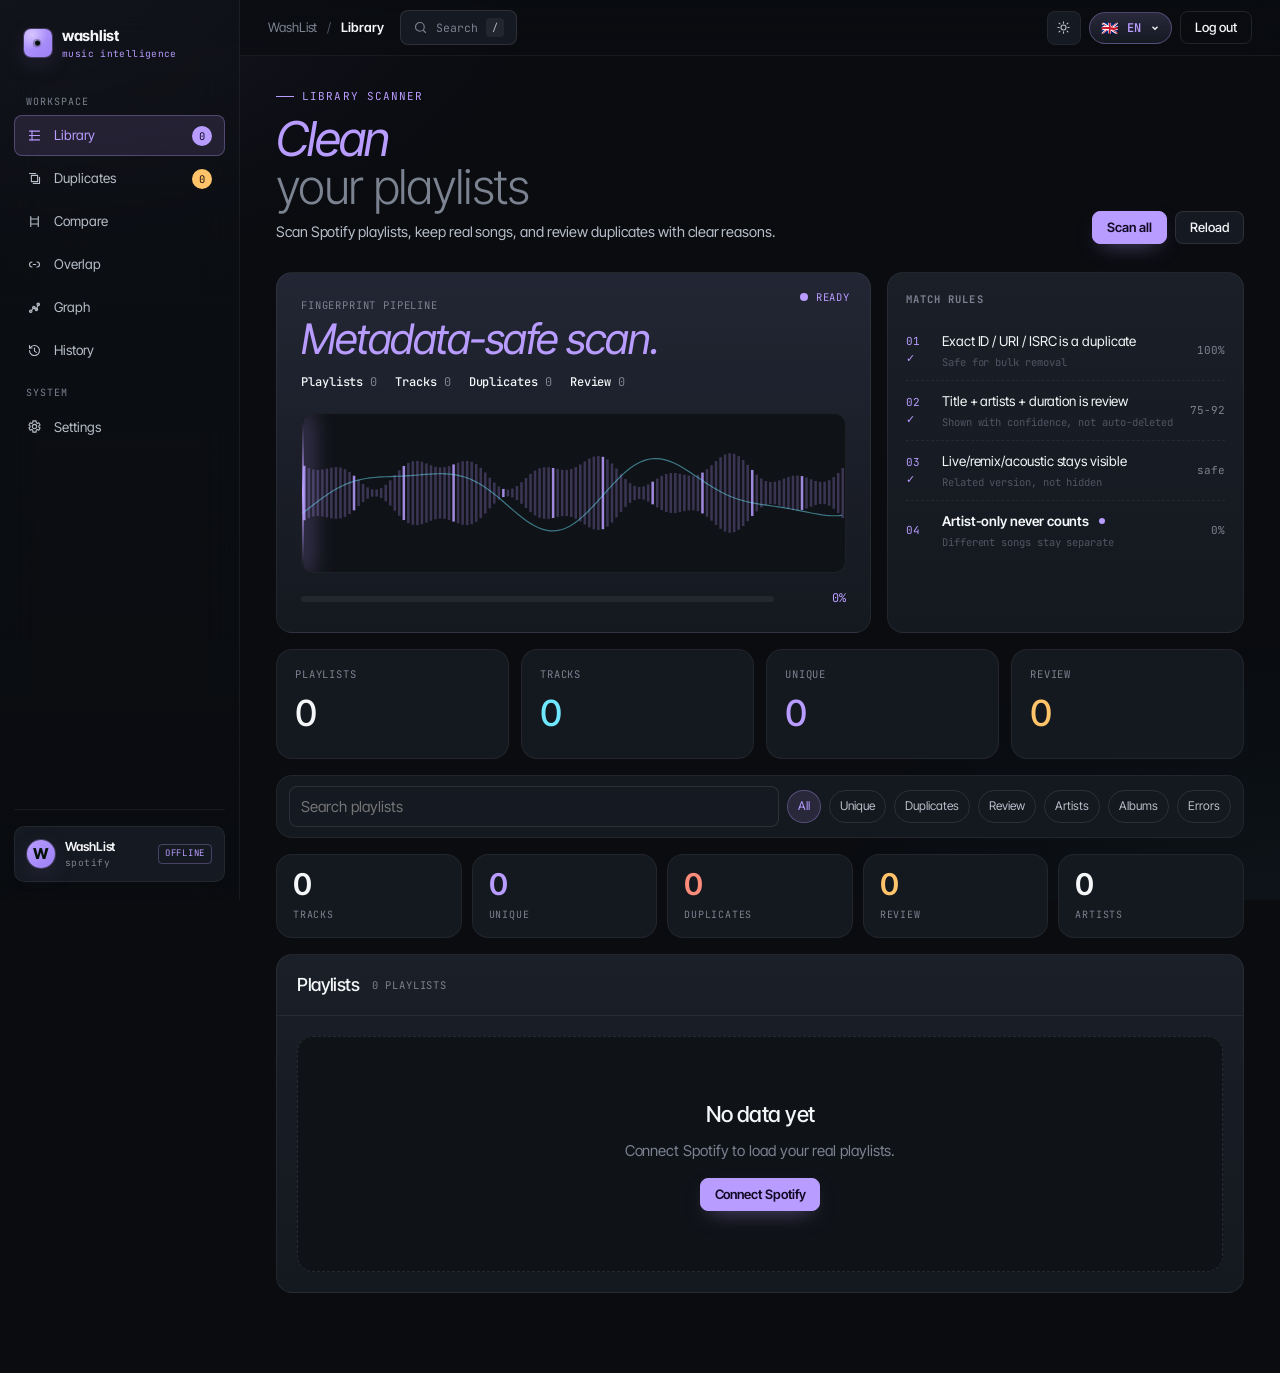
==== app.html @ 87298917 "Polish navigation and remove demo mode" ====
<!DOCTYPE html>
<html lang="en" data-theme="dark">
<head>
<meta charset="UTF-8">
<meta name="viewport" content="width=device-width, initial-scale=1.0, viewport-fit=cover">
<title>WashList — Music intelligence app</title>
<meta name="description" content="Scan Spotify playlists, detect real duplicates, review versions and remove exact copies safely.">
<link rel="preconnect" href="https://fonts.googleapis.com">
<link rel="preconnect" href="https://fonts.gstatic.com" crossorigin>
<link href="https://fonts.googleapis.com/css2?family=Inter+Tight:ital,wght@0,300..900;1,300..900&family=JetBrains+Mono:wght@400;500&display=swap" rel="stylesheet">
<link rel="stylesheet" href="styles/tokens.css">
<link rel="stylesheet" href="styles/app.css">
<link rel="stylesheet" href="styles/live.css">
</head>
<body>
<canvas class="bg-canvas" id="bg-canvas" aria-hidden="true"></canvas>

<div class="app" id="appPanel">
  <aside class="side">
    <button class="side-logo" type="button" data-tab-target="tLib">
      <span class="logo-mark" aria-hidden="true">
        <svg viewBox="0 0 16 16" fill="#051209">
          <path d="M2 8c0-3 2.5-5 5-5s5 2 5 5-2.2 5-5 5c-1.5 0-2.6-.4-3.5-1L2 13l1-1.5C2.4 10.6 2 9.4 2 8z" opacity=".25"/>
          <path d="M4.5 8c0-1.8 1.5-3 3-3s3 1.2 3 3-1.5 3-3 3-3-1.2-3-3z"/>
        </svg>
      </span>
      <div>
        <div class="name">washlist</div>
        <div class="ver" data-i18n="tag.intelligence">music intelligence</div>
      </div>
    </button>

    <div class="side-section" data-i18n="nav.workspace">Workspace</div>
    <nav class="side-nav" aria-label="Workspace">
      <button class="side-link atab active" type="button" data-tab-target="tLib" aria-selected="true">
        <svg viewBox="0 0 24 24"><path d="M4 5h16M4 12h16M4 19h16"/><path d="M8 5v14"/></svg>
        <span data-i18n="nav.library">Library</span>
        <span class="count" id="sPl">0</span>
      </button>
      <button class="side-link atab warn" type="button" data-tab-target="tDup" aria-selected="false">
        <svg viewBox="0 0 24 24"><path d="M7 7h10v10H7z"/><path d="M4 4h10M10 20h10V10"/></svg>
        <span data-i18n="nav.duplicates">Duplicates</span>
        <span class="count" id="sDu">0</span>
      </button>
      <button class="side-link atab" type="button" data-tab-target="tCmp" aria-selected="false">
        <svg viewBox="0 0 24 24"><path d="M6 4v16M18 4v16M6 8h12M6 16h12"/></svg>
        <span data-i18n="nav.compare">Compare</span>
      </button>
      <button class="side-link atab" type="button" data-tab-target="tOv" aria-selected="false">
        <svg viewBox="0 0 24 24"><path d="M8 8a4 4 0 1 0 0 8"/><path d="M16 8a4 4 0 1 1 0 8"/><path d="M10 12h4"/></svg>
        <span data-i18n="nav.overlap">Overlap</span>
      </button>
      <button class="side-link atab" type="button" data-tab-target="tGph" aria-selected="false">
        <svg viewBox="0 0 24 24"><path d="M6 18l5-6 4 3 3-8"/><circle cx="6" cy="18" r="2"/><circle cx="11" cy="12" r="2"/><circle cx="15" cy="15" r="2"/><circle cx="18" cy="7" r="2"/></svg>
        <span data-i18n="nav.graph">Graph</span>
      </button>
      <button class="side-link atab" type="button" data-tab-target="tHist" aria-selected="false">
        <svg viewBox="0 0 24 24"><path d="M4 12a8 8 0 1 0 2.4-5.7L4 8"/><path d="M4 4v4h4M12 8v5l3 2"/></svg>
        <span data-i18n="nav.history">History</span>
      </button>
    </nav>

    <div class="side-section" data-i18n="nav.system">System</div>
    <nav class="side-nav" aria-label="System">
      <button class="side-link atab" type="button" data-tab-target="tSettings" aria-selected="false">
        <svg viewBox="0 0 24 24"><path d="M12 15.5a3.5 3.5 0 1 0 0-7 3.5 3.5 0 0 0 0 7z"/><path d="M19 12a7.1 7.1 0 0 0-.1-1l2-1.5-2-3.4-2.4 1a7 7 0 0 0-1.7-1L14.5 3h-5l-.3 3.1a7 7 0 0 0-1.7 1l-2.4-1-2 3.4 2 1.5a7.1 7.1 0 0 0 0 2l-2 1.5 2 3.4 2.4-1a7 7 0 0 0 1.7 1l.3 3.1h5l.3-3.1a7 7 0 0 0 1.7-1l2.4 1 2-3.4-2-1.5c.1-.3.1-.7.1-1z"/></svg>
        <span data-i18n="nav.settings">Settings</span>
      </button>
    </nav>

    <div class="side-bottom">
      <div class="user-row">
        <div class="user-avatar" id="uAv">W</div>
        <div class="who"><span id="uName">WashList</span><small id="uPlan">spotify</small></div>
        <span class="auth-mode" id="authMode">offline</span>
      </div>
    </div>
  </aside>

  <div class="main">
    <header class="topbar">
      <div class="crumb">
        <span data-i18n="top.workspace">WashList</span>
        <span class="sep">/</span>
        <b id="crumbCurrent" data-i18n="nav.library">Library</b>
      </div>
      <button class="topbar-cmd" type="button" id="focusSearch">
        <svg viewBox="0 0 24 24"><circle cx="11" cy="11" r="7"/><path d="m20 20-3.2-3.2"/></svg>
        <span data-i18n="top.search">Search</span>
        <kbd>/</kbd>
      </button>
      <div class="topbar-actions">
        <button class="theme-toggle" id="themeBtn" type="button" aria-label="Toggle theme">
          <svg viewBox="0 0 24 24"><path d="M12 3v2M12 19v2M4.9 4.9l1.4 1.4M17.7 17.7l1.4 1.4M3 12h2M19 12h2M4.9 19.1l1.4-1.4M17.7 6.3l1.4-1.4"/><circle cx="12" cy="12" r="4"/></svg>
        </button>
        <div class="lang-dd" id="langDd">
          <button class="lang-dd-trigger" type="button" aria-haspopup="listbox" aria-expanded="false">
            <span class="flag">🇬🇧</span>
            <span class="code">EN</span>
            <svg width="10" height="10" viewBox="0 0 12 12" fill="none" stroke="currentColor" stroke-width="1.6"><path d="M3 4.5l3 3 3-3"/></svg>
          </button>
        </div>
        <button class="btn-app ghost" type="button" id="logoutBtn" data-i18n="top.logout">Log out</button>
      </div>
    </header>

    <main>
      <section class="tb on" id="tLib">
        <div class="view">
          <div class="vh">
            <div>
              <div class="vh-eyebrow" data-i18n="lib.eyebrow">Library scanner</div>
              <h1 class="vh-title"><em data-i18n="lib.titleA">Clean</em><br><span class="thin" data-i18n="lib.titleB">your playlists</span></h1>
              <p class="vh-sub" data-i18n="lib.sub">Scan Spotify playlists, keep real songs, and review duplicates with clear reasons.</p>
            </div>
            <div class="scan-actions">
              <button class="btn-app primary" type="button" id="scanAllBtn" data-i18n="lib.scanAll">Scan all</button>
              <button class="btn-app" type="button" id="reloadBtn" data-i18n="lib.reload">Reload</button>
            </div>
          </div>

          <div class="scan-hero live">
            <div class="scan-bigboard">
              <div class="corner-mono"><span class="pulse"></span><span id="scanState" data-i18n="scan.ready">Ready</span></div>
              <div class="scan-board-eyebrow" data-i18n="scan.pipeline">Fingerprint pipeline</div>
              <h2 class="scan-board-title"><em id="scanTitle" data-i18n="scan.title">Metadata-safe scan.</em></h2>
              <div class="scan-board-meta">
                <span><b data-i18n="stats.playlists">Playlists</b> <span id="mPlaylists">0</span></span>
                <span><b data-i18n="stats.tracks">Tracks</b> <span id="sSc">0</span></span>
                <span><b data-i18n="stats.duplicates">Duplicates</b> <span id="mDupes">0</span></span>
                <span><b data-i18n="stats.review">Review</b> <span id="mReview">0</span></span>
              </div>
              <div class="scan-canvas-wrap">
                <canvas id="scanWave"></canvas>
                <div class="scan-beam" id="scanBeam" style="left:0"></div>
              </div>
              <div class="scan-progress-row">
                <div class="scan-progress"><div class="fill" id="scanProgress" style="width:0"></div></div>
                <div class="scan-progress-text" id="scanProgressText">0%</div>
              </div>
            </div>
            <div class="stage-list compact-stage">
              <h4 data-i18n="scan.rules">Match rules</h4>
              <div class="stage done"><div class="num">01</div><div class="info"><div class="l" data-i18n="rule.id">Exact ID / URI / ISRC is a duplicate</div><div class="d" data-i18n="rule.idSub">Safe for bulk removal</div></div><div class="dur">100%</div></div>
              <div class="stage done"><div class="num">02</div><div class="info"><div class="l" data-i18n="rule.meta">Title + artists + duration is review</div><div class="d" data-i18n="rule.metaSub">Shown with confidence, not auto-deleted</div></div><div class="dur">75-92</div></div>
              <div class="stage done"><div class="num">03</div><div class="info"><div class="l" data-i18n="rule.version">Live/remix/acoustic stays visible</div><div class="d" data-i18n="rule.versionSub">Related version, not hidden</div></div><div class="dur">safe</div></div>
              <div class="stage active"><div class="num">04</div><div class="info"><div class="l" data-i18n="rule.artist">Artist-only never counts</div><div class="d" data-i18n="rule.artistSub">Different songs stay separate</div></div><div class="dur">0%</div></div>
            </div>
          </div>

          <div class="counter-row">
            <div class="counter-card"><div class="k" data-i18n="stats.playlists">Playlists</div><div class="v" id="kPlaylists">0</div></div>
            <div class="counter-card cyan"><div class="k" data-i18n="stats.tracks">Tracks</div><div class="v" id="kTracks">0</div></div>
            <div class="counter-card mint"><div class="k" data-i18n="stats.unique">Unique</div><div class="v" id="kUnique">0</div></div>
            <div class="counter-card amber"><div class="k" data-i18n="stats.review">Review</div><div class="v" id="kReview">0</div></div>
          </div>

          <div class="filter-bar" role="toolbar" aria-label="Playlist filters">
            <input class="input search-input" id="srch" type="search" data-i18n-placeholder="lib.search" placeholder="Search playlists">
            <button class="chip active" type="button" data-sort="all" data-i18n="filter.all">All</button>
            <button class="chip" type="button" data-sort="unique" data-i18n="filter.unique">Unique</button>
            <button class="chip" type="button" data-sort="dupes" data-i18n="filter.dupes">Duplicates</button>
            <button class="chip" type="button" data-sort="review" data-i18n="filter.review">Review</button>
            <button class="chip" type="button" data-sort="artists" data-i18n="filter.artists">Artists</button>
            <button class="chip" type="button" data-sort="albums" data-i18n="filter.albums">Albums</button>
            <button class="chip" type="button" data-sort="errors" data-i18n="filter.errors">Errors</button>
          </div>

          <div id="scanSummary" class="metric-grid"></div>
          <div style="height:16px"></div>
          <div class="card">
            <div class="card-h">
              <span class="ttl" data-i18n="lib.playlists">Playlists</span>
              <span class="sub" id="plLoading" data-i18n="state.loading">Loading</span>
            </div>
            <div class="card-b">
              <div class="playlist-list" id="plList"></div>
            </div>
          </div>
        </div>
      </section>

      <section class="tb" id="tDup">
        <div class="view">
          <div class="vh">
            <div>
              <div class="vh-eyebrow" data-i18n="dup.eyebrow">Duplicate review</div>
              <h1 class="vh-title"><em data-i18n="dup.titleA">Real dupes</em><br><span class="thin" data-i18n="dup.titleB">with reasons</span></h1>
              <p class="vh-sub" data-i18n="dup.sub">Exact matches can be removed. Possible matches and versions stay in review.</p>
            </div>
            <div class="scan-actions">
              <button class="btn-app primary" type="button" id="applyExactBtn" data-i18n="dup.applyExact">Apply exact</button>
              <button class="btn-app" type="button" id="exportDupBtn" data-i18n="dup.export">Export</button>
            </div>
          </div>
          <div class="filter-bar" role="toolbar" aria-label="Duplicate filters">
            <button class="chip active" type="button" data-dup-filter="all" data-i18n="filter.all">All</button>
            <button class="chip" type="button" data-dup-filter="exact" data-i18n="dup.exact">Exact</button>
            <button class="chip" type="button" data-dup-filter="probable" data-i18n="dup.probable">Probable</button>
            <button class="chip" type="button" data-dup-filter="version" data-i18n="dup.version">Versions</button>
            <button class="chip" type="button" data-dup-filter="review" data-i18n="filter.review">Review</button>
          </div>
          <div class="dup-list" id="dupList"></div>
        </div>
      </section>

      <section class="tb" id="tCmp">
        <div class="view">
          <div class="vh">
            <div>
              <div class="vh-eyebrow" data-i18n="cmp.eyebrow">Playlist comparison</div>
              <h1 class="vh-title"><em data-i18n="cmp.titleA">Compare</em><br><span class="thin" data-i18n="cmp.titleB">two playlists</span></h1>
              <p class="vh-sub" data-i18n="cmp.sub">See shared tracks and what exists only on each side.</p>
            </div>
          </div>
          <div class="filter-bar">
            <span class="mono muted">A</span>
            <select class="select" id="cmpL"></select>
            <span class="mono muted">B</span>
            <select class="select" id="cmpR"></select>
            <button class="btn-app primary" type="button" id="runCmpBtn" data-i18n="cmp.run">Compare</button>
          </div>
          <div class="compare-grid live">
            <div class="compare-col"><h4 id="cmpLF">A</h4><div class="pl" id="cmpLL"></div></div>
            <div class="compare-mid"><div class="venn"><div class="c a"></div><div class="c b"></div></div><div class="num" id="cmpN">0</div><div class="lbl" data-i18n="cmp.shared">Shared tracks</div></div>
            <div class="compare-col"><h4 id="cmpRF">B</h4><div class="pl" id="cmpRL"></div></div>
          </div>
        </div>
      </section>

      <section class="tb" id="tOv">
        <div class="view">
          <div class="vh">
            <div>
              <div class="vh-eyebrow" data-i18n="ov.eyebrow">Overlap map</div>
              <h1 class="vh-title"><em data-i18n="ov.titleA">Tracks living</em><br><span class="thin" data-i18n="ov.titleB">in many playlists</span></h1>
              <p class="vh-sub" data-i18n="ov.sub">Find tracks that appear in three or more playlists.</p>
            </div>
          </div>
          <div class="filter-bar">
            <label class="mono muted" for="ovMin" data-i18n="ov.min">Minimum playlists</label>
            <select class="select" id="ovMin"><option>2</option><option selected>3</option><option>4</option><option>5</option></select>
            <button class="btn-app primary" type="button" id="runOvBtn" data-i18n="ov.run">Build overlap</button>
          </div>
          <div class="overlap-grid" id="ovGrid"></div>
        </div>
      </section>

      <section class="tb" id="tGph">
        <div class="view">
          <div class="vh">
            <div>
              <div class="vh-eyebrow" data-i18n="gph.eyebrow">Library graph</div>
              <h1 class="vh-title"><em data-i18n="gph.titleA">Playlist</em><br><span class="thin" data-i18n="gph.titleB">connections</span></h1>
              <p class="vh-sub" data-i18n="gph.sub">Visualize playlist overlap without leaving the app.</p>
            </div>
            <button class="btn-app primary" type="button" id="buildGraphBtn" data-i18n="gph.build">Build graph</button>
          </div>
          <div class="graph-shell">
            <div class="graph-legend"><div class="lg-row"><span class="d" style="background:var(--mint)"></span><span id="gphSt" data-i18n="gph.nodata">Scan at least two playlists first.</span></div></div>
            <svg id="graphCanvas" role="img" aria-label="Playlist graph"></svg>
          </div>
        </div>
      </section>

      <section class="tb" id="tHist">
        <div class="view">
          <div class="vh">
            <div>
              <div class="vh-eyebrow" data-i18n="hist.eyebrow">History</div>
              <h1 class="vh-title"><em data-i18n="hist.titleA">Cleanup</em><br><span class="thin" data-i18n="hist.titleB">log</span></h1>
              <p class="vh-sub" data-i18n="hist.sub">Local history of duplicate removals and exports.</p>
            </div>
            <div class="history-actions">
              <button class="btn-app" type="button" id="exportHistBtn" data-i18n="hist.export">Export CSV</button>
              <button class="btn-app danger" type="button" id="clearHistBtn" data-i18n="hist.clear">Clear</button>
            </div>
          </div>
          <div id="histRows"></div>
        </div>
      </section>

      <section class="tb" id="tSettings">
        <div class="view">
          <div class="vh">
            <div>
              <div class="vh-eyebrow" data-i18n="set.eyebrow">Settings</div>
              <h1 class="vh-title"><em data-i18n="set.titleA">Scanning</em><br><span class="thin" data-i18n="set.titleB">controls</span></h1>
              <p class="vh-sub" data-i18n="set.sub">Keep basic controls visible and advanced matching options tucked away.</p>
            </div>
          </div>
          <div class="card">
            <div class="card-b">
              <div class="set-section">
                <h3 data-i18n="set.matching">Matching</h3>
                <p class="sd" data-i18n="set.matchingSub">Balanced mode is conservative and keeps metadata-only matches in review.</p>
                <div class="set-row"><div class="l"><span data-i18n="set.mode">Scan mode</span><small data-i18n="set.modeSub">Strict only uses exact IDs. Balanced adds safe review groups. Fuzzy is for manual analysis.</small></div><select class="select" id="modeSel"><option value="strict">Strict</option><option value="balanced" selected>Balanced</option><option value="fuzzy">Fuzzy</option></select></div>
                <div class="set-row"><div class="l"><span data-i18n="set.remasters">Treat remasters as duplicates</span><small data-i18n="set.remastersSub">Off by default to prevent accidental version loss.</small></div><button class="toggle" type="button" id="optR" aria-pressed="false"></button></div>
                <div class="set-row"><div class="l"><span data-i18n="set.live">Allow live/acoustic review</span><small data-i18n="set.liveSub">Keeps versions visible but never auto-removes them.</small></div><button class="toggle on" type="button" id="optL" aria-pressed="true"></button></div>
                <div class="set-row"><div class="l"><span data-i18n="set.dry">Dry run</span><small data-i18n="set.drySub">Show removal actions without touching Spotify.</small></div><button class="toggle" type="button" id="optDry" aria-pressed="false"></button></div>
              </div>
              <div class="set-section">
                <h3 data-i18n="set.performance">Performance</h3>
                <p class="sd" data-i18n="set.performanceSub">Playlist pages are fetched in parallel with API backoff.</p>
                <div class="set-row"><div class="l"><span data-i18n="set.playlistWorkers">Parallel playlist scans</span><small data-i18n="set.playlistWorkersSub">Higher values are faster but can hit API rate limits.</small></div><select class="select" id="workerSel"><option>2</option><option selected>3</option><option>4</option></select></div>
                <div class="set-row"><div class="l"><span data-i18n="set.pageWorkers">Parallel page fetches</span><small data-i18n="set.pageWorkersSub">Used inside a single large playlist.</small></div><select class="select" id="pageWorkerSel"><option>3</option><option>4</option><option selected>6</option></select></div>
              </div>
            </div>
          </div>
        </div>
      </section>
    </main>
  </div>
</div>

<div class="toast-stack" id="toasts"></div>

<script src="js/waveform-bg.js"></script>
<script src="js/washlist-app.js"></script>
</body>
</html>
---- styles/tokens.css ----
/* WashList — design tokens (dark-first, mint accent) */
:root {
  color-scheme: dark;

  /* Surfaces */
  --bg:        #0A0C10;
  --bg-1:      #0F1217;
  --bg-2:      #151921;
  --bg-3:      #1C212B;
  --surface:   #14181F;
  --surface-raised: #1A1F28;
  --glass:     rgba(20, 24, 31, 0.62);

  /* Borders & lines */
  --line:      rgba(255, 255, 255, 0.06);
  --line-2:    rgba(255, 255, 255, 0.10);
  --line-3:    rgba(255, 255, 255, 0.18);

  /* Ink */
  --ink:       #F4F6F8;
  --ink-2:     #B7BEC9;
  --ink-3:     #7B8290;
  --ink-4:     #4F5663;

  /* Accents */
  --mint:      #B89CFF;
  --mint-2:    #9D80F5;
  --mint-3:    #CFB9FF;
  --mint-bg:   rgba(184, 156, 255, 0.12);
  --mint-brd:  rgba(184, 156, 255, 0.32);
  --mint-glow: 0 0 0 1px rgba(184,156,255,.35), 0 8px 40px -8px rgba(184,156,255,.45);

  --cyan:      #6FE8FF;
  --cyan-bg:   rgba(111, 232, 255, 0.10);
  --cyan-brd:  rgba(111, 232, 255, 0.26);

  /* Status */
  --coral:     #FF8B7A;
  --coral-bg:  rgba(255, 139, 122, 0.10);
  --coral-brd: rgba(255, 139, 122, 0.26);

  --amber:     #FFC369;
  --amber-bg:  rgba(255, 195, 105, 0.10);
  --amber-brd: rgba(255, 195, 105, 0.28);

  --violet:    #B89CFF;
  --violet-bg: rgba(184, 156, 255, 0.10);
  --violet-brd:rgba(184, 156, 255, 0.26);

  /* Type */
  --f-sans:    'Inter Tight', 'Inter', -apple-system, BlinkMacSystemFont, sans-serif;
  --f-display: 'Inter Tight', 'Inter', -apple-system, BlinkMacSystemFont, sans-serif;
  --f-mono:    'JetBrains Mono', 'Geist Mono', ui-monospace, SFMono-Regular, Menlo, monospace;

  /* Motion */
  --ease-out:    cubic-bezier(.16, 1, .3, 1);   /* expo-out */
  --ease-spring: cubic-bezier(.34, 1.56, .64, 1);
  --ease-base:   cubic-bezier(.4, 0, .2, 1);
  --dur-micro:   140ms;
  --dur-base:    240ms;
  --dur-slow:    420ms;
  --dur-reveal:  900ms;

  /* Radii / shadow */
  --r-sm: 6px;
  --r:    10px;
  --r-lg: 16px;
  --r-xl: 24px;
  --shadow-1: 0 1px 0 rgba(255,255,255,.04) inset, 0 1px 2px rgba(0,0,0,.4);
  --shadow-2: 0 24px 60px -20px rgba(0,0,0,.7), 0 2px 0 rgba(255,255,255,.03) inset;
  --shadow-3: 0 40px 120px -30px rgba(0,0,0,.85);
}

[data-theme="light"] {
  color-scheme: light;

  --bg:        #F4F6F8;
  --bg-1:      #FFFFFF;
  --bg-2:      #EEF2F5;
  --bg-3:      #E4E9EE;
  --surface:   #FFFFFF;
  --surface-raised: #FFFFFF;
  --glass:     rgba(255, 255, 255, 0.70);

  --line:      rgba(11, 17, 24, 0.08);
  --line-2:    rgba(11, 17, 24, 0.13);
  --line-3:    rgba(11, 17, 24, 0.22);

  --ink:       #10141A;
  --ink-2:     #4E5867;
  --ink-3:     #7B8492;
  --ink-4:     #A2AAB5;

  --mint:      #13C878;
  --mint-2:    #0FB66C;
  --mint-3:    #77E8B5;
  --mint-bg:   rgba(19, 200, 120, 0.10);
  --mint-brd:  rgba(19, 200, 120, 0.26);
  --mint-glow: 0 0 0 1px rgba(19,200,120,.24), 0 8px 34px -12px rgba(19,200,120,.36);

  --cyan-bg:   rgba(16, 152, 183, 0.10);
  --cyan-brd:  rgba(16, 152, 183, 0.24);
  --coral-bg:  rgba(224, 83, 68, 0.10);
  --coral-brd: rgba(224, 83, 68, 0.22);
  --amber-bg:  rgba(191, 125, 22, 0.12);
  --amber-brd: rgba(191, 125, 22, 0.24);
  --violet-bg: rgba(111, 80, 210, 0.11);
  --violet-brd:rgba(111, 80, 210, 0.24);

  --shadow-1: 0 1px 0 rgba(255,255,255,.8) inset, 0 1px 2px rgba(15,23,42,.08);
  --shadow-2: 0 24px 60px -24px rgba(15,23,42,.24), 0 1px 0 rgba(255,255,255,.9) inset;
  --shadow-3: 0 40px 120px -38px rgba(15,23,42,.30);
}

* { box-sizing: border-box; margin: 0; padding: 0; }
html { -webkit-font-smoothing: antialiased; text-rendering: optimizeLegibility; scroll-behavior: smooth; }
body {
  font-family: var(--f-sans);
  background: var(--bg);
  color: var(--ink);
  font-size: 15px;
  line-height: 1.55;
  letter-spacing: -0.005em;
  font-feature-settings: 'ss01', 'cv11';
  overflow-x: hidden;
}

::selection { background: var(--mint); color: #051209; }
::-webkit-scrollbar { width: 8px; height: 8px; }
::-webkit-scrollbar-track { background: transparent; }
::-webkit-scrollbar-thumb { background: var(--line-2); border-radius: 4px; }
::-webkit-scrollbar-thumb:hover { background: var(--line-3); }

/* Reduce motion */
@media (prefers-reduced-motion: reduce) {
  *, *::before, *::after {
    animation-duration: 0.001ms !important;
    animation-iteration-count: 1 !important;
    transition-duration: 0.001ms !important;
    scroll-behavior: auto !important;
  }
}

/* Utility */
.mono { font-family: var(--f-mono); font-feature-settings: 'ss02', 'cv11'; }
.muted { color: var(--ink-3); }
.tnum { font-variant-numeric: tabular-nums; }
---- styles/app.css ----
/* WashList App — UI styles. Built on tokens.css */

/* Page shell */
body { background: var(--bg); }
body::before {
  content: ''; position: fixed; inset: 0; z-index: 0; pointer-events: none;
  background:
    radial-gradient(ellipse 70% 50% at 0% 0%, rgba(184, 156, 255, 0.06), transparent 60%),
    radial-gradient(ellipse 60% 50% at 100% 100%, rgba(111, 232, 255, 0.04), transparent 60%);
}

.app {
  position: relative; z-index: 1;
  display: grid;
  grid-template-columns: 240px 1fr;
  min-height: 100vh;
  min-height: 100dvh;
}

/* ── SIDEBAR ── */
.side {
  border-right: 1px solid var(--line);
  padding: 18px 14px;
  background: linear-gradient(180deg, rgba(15,18,23,.6), rgba(10,12,16,.4));
  backdrop-filter: blur(20px);
  display: flex; flex-direction: column;
  position: sticky; top: 0; height: 100vh; height: 100dvh;
}
.side-logo {
  display: flex; align-items: center; gap: 10px;
  padding: 6px 10px 18px;
  text-decoration: none; color: var(--ink);
}
.side-logo .logo-mark {
  width: 28px; height: 28px; border-radius: 7px;
  background: linear-gradient(135deg, var(--mint), var(--mint-2));
  display: grid; place-items: center; position: relative; overflow: hidden;
  box-shadow: 0 0 0 1px rgba(184,156,255,.3), 0 4px 14px -4px rgba(184,156,255,.4);
}
.side-logo .logo-mark::before {
  content: ''; position: absolute; inset: 0;
  background: radial-gradient(circle at 30% 20%, rgba(255,255,255,.45), transparent 50%);
}
.side-logo .logo-mark svg { position: relative; width: 14px; height: 14px; }
.side-logo .name { font-weight: 700; font-size: 15px; letter-spacing: -0.02em; }
.side-logo .ver { font-family: var(--f-mono); font-size: 9.5px; color: var(--mint); letter-spacing: 0.04em; }

.side-section { font-family: var(--f-mono); font-size: 10px; color: var(--ink-3); letter-spacing: 0.1em; text-transform: uppercase; padding: 14px 12px 6px; }

.side-nav { display: flex; flex-direction: column; gap: 2px; }
.side-link {
  display: flex; align-items: center; gap: 12px;
  padding: 9px 12px; border-radius: 8px;
  color: var(--ink-2); text-decoration: none;
  font-size: 13.5px; cursor: pointer;
  border: 1px solid transparent;
  transition: all var(--dur-micro) var(--ease-base);
  position: relative;
}
.side-link svg { width: 16px; height: 16px; stroke: currentColor; fill: none; stroke-width: 1.6; flex-shrink: 0; }
.side-link:hover { background: var(--line); color: var(--ink); }
.side-link.active {
  background: var(--mint-bg);
  color: var(--mint);
  border-color: var(--mint-brd);
}
.side-link .count {
  margin-left: auto;
  font-family: var(--f-mono); font-size: 10.5px;
  padding: 2px 7px; border-radius: 999px;
  background: var(--line); color: var(--ink-3);
  font-variant-numeric: tabular-nums;
}
.side-link.active .count { background: var(--mint); color: #051209; }
.side-link.warn .count { background: var(--amber); color: #1A1006; }

.side-bottom { margin-top: auto; padding-top: 16px; border-top: 1px solid var(--line); display: flex; flex-direction: column; gap: 10px; }

.user-row {
  display: flex; align-items: center; gap: 10px;
  padding: 10px 12px; border-radius: 10px;
  background: var(--bg-2); border: 1px solid var(--line);
}
.user-avatar { width: 28px; height: 28px; border-radius: 50%; background: linear-gradient(135deg, var(--violet), var(--mint)); flex-shrink: 0; }
.user-row .who { font-size: 12.5px; font-weight: 600; }
.user-row .who small { display: block; font-family: var(--f-mono); font-size: 9.5px; color: var(--ink-3); font-weight: 400; letter-spacing: 0.05em; }
.user-row .auth-mode { margin-left: auto; font-family: var(--f-mono); font-size: 9px; color: var(--mint); border: 1px solid var(--mint-brd); padding: 2px 6px; border-radius: 4px; letter-spacing: 0.08em; text-transform: uppercase; }

/* ── TOP BAR ── */
.topbar {
  position: sticky; top: 0; z-index: 30;
  height: 56px; display: flex; align-items: center; gap: 16px;
  padding: 0 28px;
  background: linear-gradient(to bottom, rgba(10,12,16,.85), rgba(10,12,16,.55));
  backdrop-filter: blur(18px);
  border-bottom: 1px solid var(--line);
}
.crumb { display: flex; align-items: center; gap: 10px; font-size: 13px; color: var(--ink-3); }
.crumb b { color: var(--ink); font-weight: 600; }
.crumb .sep { color: var(--ink-4); }

.topbar-cmd {
  margin-left: auto; display: flex; align-items: center; gap: 8px;
  padding: 7px 12px; border-radius: 8px; border: 1px solid var(--line-2);
  font-family: var(--f-mono); font-size: 11.5px; color: var(--ink-3);
  background: var(--bg-2); cursor: pointer;
  transition: all var(--dur-micro) var(--ease-base);
}
.topbar-cmd:hover { background: var(--line); color: var(--ink); }
.topbar-cmd kbd { padding: 2px 6px; border-radius: 4px; background: var(--line); color: var(--ink-2); font-size: 10px; font-family: inherit; }

.theme-toggle {
  width: 34px; height: 34px; border-radius: 8px;
  background: var(--bg-2); border: 1px solid var(--line); cursor: pointer;
  display: grid; place-items: center; color: var(--ink-2);
  transition: all var(--dur-micro) var(--ease-base);
}
.theme-toggle:hover { color: var(--ink); border-color: var(--line-2); }
.theme-toggle svg { width: 14px; height: 14px; fill: none; stroke: currentColor; stroke-width: 1.6; }

/* ── MAIN SCROLL ── */
.main { min-width: 0; min-height: 100vh; display: flex; flex-direction: column; }
.view { padding: 32px 36px 80px; flex: 1; }

/* View header */
.vh { display: flex; align-items: flex-end; justify-content: space-between; gap: 24px; margin-bottom: 28px; }
.vh-eyebrow { font-family: var(--f-mono); font-size: 11px; color: var(--mint); letter-spacing: 0.1em; text-transform: uppercase; margin-bottom: 10px; display: flex; align-items: center; gap: 8px; }
.vh-eyebrow::before { content: ''; width: 18px; height: 1px; background: var(--mint); }
.vh-title { font-family: var(--f-display); font-size: 48px; font-weight: 500; letter-spacing: -0.035em; line-height: 1; }
.vh-title em { font-style: italic; color: var(--mint); font-weight: 400; }
.vh-title .thin { font-weight: 300; color: var(--ink-3); }
.vh-sub { color: var(--ink-2); font-size: 14.5px; margin-top: 10px; max-width: 520px; }

/* ── CARDS ── */
.card {
  background: linear-gradient(180deg, var(--surface-raised), var(--surface));
  border: 1px solid var(--line);
  border-radius: var(--r-lg);
  position: relative;
  overflow: hidden;
}
.card-h { display: flex; align-items: center; gap: 12px; padding: 16px 20px; border-bottom: 1px solid var(--line); }
.card-h .ttl { font-family: var(--f-display); font-size: 18px; font-weight: 500; letter-spacing: -0.02em; }
.card-h .sub { font-family: var(--f-mono); font-size: 10.5px; color: var(--ink-3); text-transform: uppercase; letter-spacing: 0.08em; }
.card-b { padding: 20px; }

/* ── TAGS ── */
.tag {
  display: inline-flex; align-items: center; gap: 6px;
  font-family: var(--f-mono); font-size: 10.5px; text-transform: uppercase; letter-spacing: 0.08em;
  padding: 4px 9px; border-radius: 999px; border: 1px solid var(--line-2);
  color: var(--ink-2); background: transparent;
}
.tag .b { width: 6px; height: 6px; border-radius: 50%; background: currentColor; }
.tag.mint { color: var(--mint); border-color: var(--mint-brd); background: var(--mint-bg); }
.tag.cyan { color: var(--cyan); border-color: var(--cyan-brd); background: var(--cyan-bg); }
.tag.amber { color: var(--amber); border-color: var(--amber-brd); background: var(--amber-bg); }
.tag.coral { color: var(--coral); border-color: var(--coral-brd); background: var(--coral-bg); }
.tag.violet { color: var(--violet); border-color: var(--violet-brd); background: var(--violet-bg); }

/* ── BUTTONS / PILLS ── */
.btn-app {
  display: inline-flex; align-items: center; gap: 8px;
  padding: 9px 14px; border-radius: 8px;
  background: var(--bg-2); border: 1px solid var(--line-2);
  color: var(--ink); font: 500 13px/1 var(--f-sans);
  cursor: pointer; text-decoration: none;
  transition: all var(--dur-micro) var(--ease-base);
}
.btn-app:hover { background: var(--line); border-color: var(--line-3); }
.btn-app.primary { background: var(--mint); color: #100923; border-color: var(--mint); font-weight: 600; box-shadow: 0 6px 18px -8px rgba(184,156,255,.5); }
.btn-app.primary:hover { background: var(--mint-2); }
.btn-app.danger { color: var(--coral); border-color: var(--coral-brd); background: var(--coral-bg); }
.btn-app.danger:hover { background: var(--coral-bg); border-color: var(--coral); }
.btn-app.ghost { background: transparent; }
.btn-app svg { width: 14px; height: 14px; }

.chip {
  display: inline-flex; align-items: center; gap: 6px;
  padding: 6px 10px; border-radius: 999px;
  font-size: 12px; color: var(--ink-2);
  border: 1px solid var(--line-2); background: transparent;
  cursor: pointer;
  transition: all var(--dur-micro) var(--ease-base);
}
.chip:hover { color: var(--ink); background: var(--line); border-color: var(--line-3); }
.chip.active { color: var(--mint); border-color: var(--mint-brd); background: var(--mint-bg); }

/* ── SCAN VIEW ── */
.scan-hero {
  display: grid; grid-template-columns: 1.4fr 1fr; gap: 16px;
  margin-bottom: 16px;
}
.scan-bigboard {
  background: linear-gradient(180deg, rgba(184,156,255,.055), transparent),
              linear-gradient(180deg, var(--surface-raised), var(--surface));
  border: 1px solid var(--line);
  border-radius: var(--r-lg);
  padding: 24px;
  position: relative;
  overflow: hidden;
  min-height: 320px;
}
.scan-bigboard .corner-mono {
  position: absolute; top: 16px; right: 20px;
  font-family: var(--f-mono); font-size: 10.5px; color: var(--mint);
  letter-spacing: 0.08em; text-transform: uppercase;
  display: flex; align-items: center; gap: 8px;
}
.scan-bigboard .corner-mono .pulse {
  width: 8px; height: 8px; border-radius: 50%; background: var(--mint);
  box-shadow: 0 0 0 0 rgba(184,156,255,.6); animation: pulseRing 2.4s infinite;
}
@keyframes pulseRing {
  0%, 100% { box-shadow: 0 0 0 0 rgba(184,156,255,.6); }
  50% { box-shadow: 0 0 0 6px rgba(184,156,255,0); }
}
.scan-board-eyebrow { font-family: var(--f-mono); font-size: 10.5px; color: var(--ink-3); text-transform: uppercase; letter-spacing: 0.08em; }
.scan-board-title { font-family: var(--f-display); font-size: 42px; font-weight: 500; letter-spacing: -0.035em; line-height: 1.05; margin-top: 4px; }
.scan-board-title em { font-style: italic; color: var(--mint); font-weight: 400; }
.scan-board-meta { font-family: var(--f-mono); font-size: 12px; color: var(--ink-3); margin-top: 12px; display: flex; gap: 18px; flex-wrap: wrap; }
.scan-board-meta b { color: var(--ink); font-weight: 500; }

.scan-canvas-wrap {
  margin-top: 22px;
  height: 160px;
  border-radius: 12px;
  border: 1px solid var(--line);
  background: var(--bg-1);
  position: relative; overflow: hidden;
}
.scan-canvas-wrap canvas { width: 100%; height: 100%; display: block; }
.scan-beam {
  position: absolute; top: 0; bottom: 0; width: 2px;
  background: linear-gradient(180deg, transparent, var(--mint), transparent);
  box-shadow: 0 0 24px 3px rgba(184,156,255,.7);
  pointer-events: none;
}

.scan-progress-row { margin-top: 16px; display: flex; align-items: center; gap: 12px; }
.scan-progress {
  flex: 1; height: 6px; border-radius: 3px; background: var(--line); overflow: hidden; position: relative;
}
.scan-progress .fill {
  position: absolute; left: 0; top: 0; bottom: 0;
  background: linear-gradient(90deg, var(--mint), var(--cyan));
  border-radius: 3px;
  transition: width var(--dur-slow) var(--ease-out);
}
.scan-progress-text { font-family: var(--f-mono); font-size: 12px; color: var(--mint); font-variant-numeric: tabular-nums; min-width: 60px; text-align: right; }

/* Stage list */
.stage-list {
  background: linear-gradient(180deg, var(--surface-raised), var(--surface));
  border: 1px solid var(--line); border-radius: var(--r-lg);
  padding: 18px; min-height: 320px;
  display: flex; flex-direction: column;
}
.stage-list h4 { font-family: var(--f-mono); font-size: 10.5px; color: var(--ink-3); text-transform: uppercase; letter-spacing: 0.1em; margin-bottom: 14px; }

.stage {
  display: grid; grid-template-columns: 24px 1fr auto; gap: 12px;
  padding: 10px 0; align-items: center;
  border-bottom: 1px dashed var(--line);
}
.stage:last-child { border-bottom: none; }
.stage .num { font-family: var(--f-mono); font-size: 11px; color: var(--ink-3); }
.stage .info .l { font-size: 13.5px; color: var(--ink-2); transition: color var(--dur-base); }
.stage .info .d { font-family: var(--f-mono); font-size: 10.5px; color: var(--ink-4); margin-top: 2px; }
.stage .dur { font-family: var(--f-mono); font-size: 11px; color: var(--ink-3); font-variant-numeric: tabular-nums; }
.stage.done .num { color: var(--mint); }
.stage.done .info .l { color: var(--ink); }
.stage.done .num::after { content: ' ✓'; color: var(--mint); }
.stage.active .num { color: var(--mint); }
.stage.active .info .l { color: var(--ink); font-weight: 600; }
.stage.active .info .l::after {
  content: ''; display: inline-block; width: 6px; height: 6px; border-radius: 50%;
  background: var(--mint); margin-left: 10px; transform: translateY(-2px);
  animation: pulseDot 1.4s infinite var(--ease-base);
}
@keyframes pulseDot { 0%,100%{opacity:1;transform:translateY(-2px) scale(1)} 50%{opacity:.45;transform:translateY(-2px) scale(.6)} }

/* Counter row */
.counter-row { display: grid; grid-template-columns: repeat(4, 1fr); gap: 12px; margin-bottom: 16px; }
.counter-card {
  border: 1px solid var(--line); border-radius: var(--r-lg);
  padding: 16px 18px; background: var(--surface);
  position: relative; overflow: hidden;
}
.counter-card .k { font-family: var(--f-mono); font-size: 10.5px; color: var(--ink-3); text-transform: uppercase; letter-spacing: 0.08em; }
.counter-card .v { font-family: var(--f-display); font-size: 36px; font-weight: 500; letter-spacing: -0.035em; margin-top: 4px; font-variant-numeric: tabular-nums; }
.counter-card.mint .v { color: var(--mint); }
.counter-card.amber .v { color: var(--amber); }
.counter-card.cyan .v { color: var(--cyan); }
.counter-card .spark { position: absolute; right: 16px; top: 16px; bottom: 16px; width: 60px; }

/* ── DUPLICATE CLUSTERS ── */
.cluster {
  border: 1px solid var(--line-2);
  border-radius: var(--r-lg);
  background: linear-gradient(180deg, var(--surface-raised), var(--surface));
  margin-bottom: 12px;
  overflow: hidden;
  transition: all var(--dur-base) var(--ease-out);
}
.cluster.removed {
  opacity: 0.4;
  transform: scale(0.98);
  filter: grayscale(.4);
}
.cluster.kept {
  border-color: var(--mint-brd);
}

.cluster-h { padding: 14px 18px; display: flex; align-items: center; gap: 12px; border-bottom: 1px solid var(--line); flex-wrap: wrap; }
.cluster-h .reason { font-size: 13px; color: var(--ink-2); }
.cluster-h .conf {
  margin-left: auto;
  display: flex; align-items: center; gap: 8px;
  font-family: var(--f-mono); font-size: 13px;
  font-variant-numeric: tabular-nums;
}
.cluster-h .conf small { color: var(--ink-3); }
.cluster-h .conf .bar { width: 60px; height: 4px; border-radius: 2px; background: var(--line); overflow: hidden; }
.cluster-h .conf .bar .fill { height: 100%; background: var(--mint); border-radius: 2px; }

.cluster-pair { display: grid; grid-template-columns: 1fr 1px 1fr; }
.cluster-pair .divider { background: var(--line); position: relative; }
.cluster-pair .divider::before {
  content: 'vs'; position: absolute; top: 50%; left: 50%;
  transform: translate(-50%,-50%);
  background: var(--surface); padding: 4px 8px;
  font-family: var(--f-mono); font-size: 9.5px; color: var(--ink-3); text-transform: uppercase; letter-spacing: 0.08em;
  border: 1px solid var(--line); border-radius: 4px;
}

.cluster-track { padding: 18px; display: flex; gap: 14px; min-width: 0; align-items: center; }
.cluster-track .cov {
  width: 56px; height: 56px; border-radius: 8px;
  background: linear-gradient(135deg, var(--mint), var(--cyan));
  flex-shrink: 0; position: relative; overflow: hidden;
}
.cluster-track .cov::before { content: ''; position: absolute; inset: 4px; border-radius: 5px; background: var(--bg-2); }
.cluster-track .cov::after { content: ''; position: absolute; inset: 16px; border-radius: 50%; background: var(--mint); opacity: .85; }
.cluster-track.b .cov { background: linear-gradient(135deg, var(--violet), var(--mint)); }
.cluster-track.b .cov::after { background: var(--cyan); }
.cluster-track .info { min-width: 0; flex: 1; }
.cluster-track .t { font-weight: 600; font-size: 15px; white-space: nowrap; overflow: hidden; text-overflow: ellipsis; }
.cluster-track .a { font-family: var(--f-mono); font-size: 11px; color: var(--ink-3); margin-top: 4px; white-space: nowrap; overflow: hidden; text-overflow: ellipsis; }
.cluster-track .meta { font-family: var(--f-mono); font-size: 10.5px; color: var(--ink-4); margin-top: 6px; display: flex; gap: 10px; flex-wrap: wrap; }
.cluster-track .meta .diff { color: var(--amber); }
.cluster-track .keep-badge {
  font-family: var(--f-mono); font-size: 9.5px; text-transform: uppercase; letter-spacing: 0.08em;
  color: var(--mint); padding: 3px 7px; border: 1px solid var(--mint-brd); border-radius: 4px; background: var(--mint-bg);
  align-self: flex-start; margin-top: 6px;
  display: inline-block;
}

.cluster-actions { padding: 12px 18px; border-top: 1px solid var(--line); display: flex; align-items: center; gap: 8px; flex-wrap: wrap; }

/* Filter bar */
.filter-bar {
  display: flex; align-items: center; gap: 8px;
  margin-bottom: 16px;
  padding: 10px 12px;
  background: var(--surface);
  border: 1px solid var(--line);
  border-radius: var(--r-lg);
  flex-wrap: wrap;
}
.filter-bar .sep { width: 1px; height: 18px; background: var(--line); }

/* Library grid */
.lib-grid {
  display: grid; grid-template-columns: repeat(auto-fill, minmax(220px, 1fr));
  gap: 14px;
}
.lib-card {
  background: var(--surface);
  border: 1px solid var(--line);
  border-radius: var(--r-lg);
  padding: 14px;
  cursor: pointer;
  transition: all var(--dur-base) var(--ease-out);
}
.lib-card:hover { border-color: var(--line-3); transform: translateY(-2px); box-shadow: var(--shadow-2); }
.lib-card .art {
  aspect-ratio: 1;
  border-radius: 8px;
  background: linear-gradient(135deg, var(--mint), var(--cyan));
  margin-bottom: 12px; position: relative; overflow: hidden;
}
.lib-card .art::before { content: ''; position: absolute; inset: 10px; border-radius: 6px; background: rgba(10,12,16,.55); backdrop-filter: blur(6px); }
.lib-card .art .glyph { position: absolute; inset: 0; display: grid; place-items: center; font-family: var(--f-display); font-size: 38px; font-weight: 600; color: var(--ink); letter-spacing: -0.04em; }
.lib-card .t { font-weight: 600; font-size: 14px; white-space: nowrap; overflow: hidden; text-overflow: ellipsis; }
.lib-card .m { font-family: var(--f-mono); font-size: 10.5px; color: var(--ink-3); margin-top: 4px; }

/* Compare */
.compare-grid { display: grid; grid-template-columns: 1fr 220px 1fr; gap: 16px; align-items: stretch; }
.compare-col { background: var(--surface); border: 1px solid var(--line); border-radius: var(--r-lg); padding: 16px; min-height: 360px; }
.compare-col h4 { font-family: var(--f-mono); font-size: 11px; color: var(--mint); letter-spacing: 0.08em; text-transform: uppercase; margin-bottom: 14px; }
.compare-col .pl { display: flex; flex-direction: column; gap: 6px; }
.compare-mid {
  background: var(--surface);
  border: 1px solid var(--line);
  border-radius: var(--r-lg);
  display: flex; flex-direction: column; align-items: center; justify-content: center;
  padding: 24px; gap: 12px;
}
.compare-mid .venn {
  width: 180px; height: 110px;
  position: relative;
}
.compare-mid .venn .c {
  position: absolute; top: 0; width: 110px; height: 110px;
  border-radius: 50%;
  mix-blend-mode: screen;
}
.compare-mid .venn .a { left: 0; background: radial-gradient(circle, rgba(184,156,255,.7), rgba(184,156,255,.15) 70%); }
.compare-mid .venn .b { right: 0; background: radial-gradient(circle, rgba(111,232,255,.7), rgba(111,232,255,.15) 70%); }
.compare-mid .num { font-family: var(--f-display); font-size: 36px; font-weight: 500; letter-spacing: -0.03em; }
.compare-mid .lbl { font-family: var(--f-mono); font-size: 10.5px; color: var(--ink-3); text-transform: uppercase; letter-spacing: 0.1em; }

.track-row {
  display: flex; align-items: center; gap: 10px;
  padding: 8px 10px; border-radius: 6px;
  font-size: 13px; color: var(--ink-2);
  background: var(--bg-1); border: 1px solid var(--line);
}
.track-row .tk { font-family: var(--f-mono); font-size: 10px; color: var(--ink-3); width: 24px; }
.track-row .name { flex: 1; min-width: 0; white-space: nowrap; overflow: hidden; text-overflow: ellipsis; }
.track-row .name b { color: var(--ink); font-weight: 600; }
.track-row .dur { font-family: var(--f-mono); font-size: 10.5px; color: var(--ink-3); }
.track-row.match { border-color: var(--mint-brd); background: var(--mint-bg); }
.track-row.match .tk { color: var(--mint); }

/* Graph view */
.graph-shell {
  position: relative;
  border: 1px solid var(--line);
  border-radius: var(--r-lg);
  background: var(--bg-1);
  height: 560px; overflow: hidden;
}
.graph-shell svg { width: 100%; height: 100%; }
.graph-legend {
  position: absolute; top: 16px; left: 16px;
  background: var(--glass); backdrop-filter: blur(10px);
  border: 1px solid var(--line-2); border-radius: 10px;
  padding: 12px 14px; font-family: var(--f-mono); font-size: 11px;
  display: flex; flex-direction: column; gap: 6px;
}
.graph-legend .lg-row { display: flex; align-items: center; gap: 8px; color: var(--ink-2); }
.graph-legend .lg-row .d { width: 8px; height: 8px; border-radius: 50%; }
.graph-tt {
  position: absolute; pointer-events: none;
  background: var(--glass); border: 1px solid var(--line-2);
  backdrop-filter: blur(10px);
  border-radius: 8px; padding: 8px 12px; font-size: 12px;
  opacity: 0; transition: opacity var(--dur-micro);
  font-family: var(--f-mono); white-space: nowrap;
  z-index: 5;
}
.graph-tt .name { color: var(--ink); font-family: var(--f-sans); font-size: 13px; font-weight: 600; margin-bottom: 2px; letter-spacing: -0.005em; }
.graph-tt .meta { color: var(--ink-3); font-size: 10.5px; }

/* History */
.hist-row {
  display: grid; grid-template-columns: 80px 1fr auto auto auto;
  gap: 16px; align-items: center;
  padding: 14px 18px;
  border: 1px solid var(--line); border-radius: var(--r-lg);
  background: var(--surface);
  margin-bottom: 8px;
  transition: all var(--dur-micro) var(--ease-base);
}
.hist-row:hover { border-color: var(--line-3); background: var(--surface-raised); }
.hist-row .when { font-family: var(--f-mono); font-size: 11px; color: var(--ink-3); }
.hist-row .desc { font-size: 14px; }
.hist-row .desc small { display: block; font-family: var(--f-mono); font-size: 10.5px; color: var(--ink-3); margin-top: 2px; }

/* Settings */
.set-section { margin-bottom: 32px; }
.set-section h3 { font-family: var(--f-display); font-size: 22px; font-weight: 500; letter-spacing: -0.025em; margin-bottom: 4px; }
.set-section .sd { color: var(--ink-3); font-size: 13.5px; margin-bottom: 18px; }
.set-row {
  display: grid; grid-template-columns: 1fr auto; gap: 16px;
  padding: 16px 0; border-top: 1px solid var(--line);
  align-items: center;
}
.set-row .l { font-size: 14px; font-weight: 500; }
.set-row .l small { display: block; font-weight: 400; color: var(--ink-3); margin-top: 4px; font-size: 13px; max-width: 480px; }
.set-row .l .default { font-family: var(--f-mono); font-size: 10.5px; color: var(--ink-4); margin-left: 8px; }

.toggle { position: relative; width: 38px; height: 22px; border-radius: 999px; background: var(--line); cursor: pointer; transition: background var(--dur-base) var(--ease-base); }
.toggle::after {
  content: ''; position: absolute; top: 2px; left: 2px; width: 18px; height: 18px;
  border-radius: 50%; background: var(--ink); transition: all var(--dur-base) var(--ease-spring);
}
.toggle.on { background: var(--mint); }
.toggle.on::after { left: 18px; background: #051209; }

.set-advanced-toggle { font-family: var(--f-mono); font-size: 11px; color: var(--ink-3); text-transform: uppercase; letter-spacing: 0.1em; cursor: pointer; display: flex; align-items: center; gap: 8px; padding: 8px 0; }
.set-advanced-toggle .chev { transition: transform var(--dur-base); }
.set-advanced-toggle.open .chev { transform: rotate(90deg); }

/* Empty states */
.empty {
  text-align: center; padding: 60px 20px;
  border: 1px dashed var(--line-2); border-radius: var(--r-lg);
  background: var(--bg-1);
}
.empty .ic { width: 56px; height: 56px; margin: 0 auto 16px; opacity: .5; }
.empty h3 { font-family: var(--f-display); font-size: 22px; font-weight: 500; letter-spacing: -0.025em; }
.empty p { color: var(--ink-3); margin-top: 8px; max-width: 380px; margin-left: auto; margin-right: auto; }

/* Toast */
.toast-stack {
  position: fixed; bottom: 24px; right: 24px; z-index: 100;
  display: flex; flex-direction: column-reverse; gap: 8px;
}
.toast {
  background: var(--surface-raised); border: 1px solid var(--line-2);
  border-radius: var(--r); padding: 12px 16px;
  font-size: 13px; display: flex; align-items: center; gap: 10px;
  min-width: 280px; box-shadow: var(--shadow-2);
  animation: toastIn var(--dur-base) var(--ease-spring);
}
.toast.mint { border-color: var(--mint-brd); }
.toast.mint::before { content: ''; width: 6px; height: 6px; border-radius: 50%; background: var(--mint); }
.toast .x { margin-left: auto; cursor: pointer; color: var(--ink-3); }
@keyframes toastIn { from { transform: translateY(16px); opacity: 0; } to { transform: translateY(0); opacity: 1; } }

/* ── Language dropdown (in topbar) ── */
.lang-dd { position: relative; }
.lang-dd-trigger {
  display: inline-flex; align-items: center; gap: 8px;
  padding: 7px 11px;
  border-radius: 999px;
  background: linear-gradient(180deg, var(--mint-bg), transparent), var(--bg-2);
  border: 1px solid var(--mint-brd);
  color: var(--ink); cursor: pointer;
  font: 600 12px var(--f-mono);
  letter-spacing: 0.06em;
  transition: all var(--dur-micro) var(--ease-base);
}
.lang-dd-trigger:hover { background: var(--mint-bg); border-color: var(--mint); }
.lang-dd-trigger.open { background: var(--mint-bg); border-color: var(--mint); box-shadow: 0 0 0 3px rgba(184,156,255,.10); }
.lang-dd-trigger .flag { font-size: 14px; line-height: 1; }
.lang-dd-trigger .code { color: var(--mint); }

.lang-dd-menu {
  position: absolute; top: calc(100% + 8px); right: 0;
  min-width: 180px;
  background: var(--surface-raised);
  border: 1px solid var(--line-2);
  border-radius: 12px;
  padding: 6px; z-index: 200;
  box-shadow: var(--shadow-3);
  animation: ddIn 180ms var(--ease-out) forwards;
}
@keyframes ddIn { from { opacity: 0; transform: translateY(-6px); } to { opacity: 1; transform: translateY(0); } }

.lang-dd-item {
  display: flex; align-items: center; gap: 10px;
  width: 100%; text-align: left;
  padding: 8px 10px; border-radius: 8px;
  background: transparent; border: 0; cursor: pointer;
  font: 500 13px var(--f-sans); color: var(--ink-2);
  transition: all var(--dur-micro) var(--ease-base);
}
.lang-dd-item:hover { background: var(--line); color: var(--ink); }
.lang-dd-item.active { background: var(--mint-bg); color: var(--mint); }
.lang-dd-item .flag { font-size: 16px; line-height: 1; }
.lang-dd-item .name { flex: 1; }
.lang-dd-item .code { font-family: var(--f-mono); font-size: 11px; color: var(--ink-3); letter-spacing: 0.04em; }
.lang-dd-item.active .code { color: var(--mint); }

/* ── Tweaks panel — dark override ── */
.twk-panel {
  background: var(--surface-raised) !important;
  color: var(--ink) !important;
  border: 1px solid var(--line-2) !important;
  border-radius: 14px !important;
  box-shadow: var(--shadow-3) !important;
}
.twk-panel * { color-scheme: dark; }
.twk-h, .twk-title { color: var(--ink) !important; }
.twk-row, .twk-row-h { border-color: var(--line) !important; }
.twk-row label, .twk-row-h label, .twk-label { color: var(--ink-2) !important; }
.twk-section-label { color: var(--ink-3) !important; font-family: var(--f-mono) !important; letter-spacing: 0.08em !important; text-transform: uppercase !important; font-size: 10.5px !important; }
.twk-seg {
  background: var(--bg-2) !important;
  border: 1px solid var(--line) !important;
}
.twk-seg button {
  color: var(--ink-3) !important;
  background: transparent !important;
}
.twk-seg button[aria-checked="true"] { color: var(--ink) !important; }
.twk-seg-thumb {
  background: var(--bg-3) !important;
  border: 1px solid var(--line-2) !important;
  box-shadow: 0 1px 2px rgba(0,0,0,.4) !important;
}
.twk-select, .twk-input, .twk-text, .twk-number {
  background: var(--bg-2) !important;
  color: var(--ink) !important;
  border-color: var(--line-2) !important;
}
.twk-toggle { background: var(--line) !important; }
.twk-toggle[data-checked="true"], .twk-toggle.checked { background: var(--mint) !important; }
.twk-x, .twk-close { color: var(--ink-3) !important; }
.twk-x:hover, .twk-close:hover { color: var(--ink) !important; }

/* Density variants */
[data-density="compact"] .view { padding: 22px 28px 60px; }
[data-density="compact"] .vh { margin-bottom: 18px; }
[data-density="compact"] .vh-title { font-size: 40px; }
[data-density="compact"] .counter-row { gap: 8px; margin-bottom: 12px; }
[data-density="compact"] .counter-card { padding: 12px 14px; }
[data-density="compact"] .counter-card .v { font-size: 28px; }
[data-density="compact"] .scan-hero { gap: 12px; margin-bottom: 12px; }
[data-density="compact"] .cluster { margin-bottom: 8px; }
[data-density="compact"] .cluster-track { padding: 14px; }
[data-density="compact"] .cluster-pair .divider::before { padding: 3px 6px; font-size: 9px; }
---- styles/live.css ----
/* WashList live app layer — connects the supplied visual design to real data. */

:root {
  --live-row: rgba(255, 255, 255, 0.028);
  --live-row-hover: rgba(255, 255, 255, 0.052);
  --mint:      #B89CFF;
  --mint-2:    #9D80F5;
  --mint-3:    #CFB9FF;
  --mint-bg:   rgba(184, 156, 255, 0.12);
  --mint-brd:  rgba(184, 156, 255, 0.32);
  --mint-glow: 0 0 0 1px rgba(184,156,255,.35), 0 8px 40px -8px rgba(184,156,255,.45);
  --accent-rgb: 184, 156, 255;
  --accent-ink: #100923;
}

[data-theme="light"] {
  --live-row: rgba(11, 17, 24, 0.030);
  --live-row-hover: rgba(11, 17, 24, 0.060);
  --mint:      #7B5FE8;
  --mint-2:    #684DCE;
  --mint-3:    #A78BFA;
  --mint-bg:   rgba(123, 95, 232, 0.11);
  --mint-brd:  rgba(123, 95, 232, 0.24);
  --mint-glow: 0 0 0 1px rgba(123,95,232,.22), 0 8px 34px -14px rgba(123,95,232,.36);
  --accent-rgb: 123, 95, 232;
  --accent-ink: #FFFFFF;
}

body {
  min-width: 320px;
}

body::before {
  background:
    radial-gradient(ellipse 70% 50% at 0% 0%, rgba(var(--accent-rgb), 0.08), transparent 60%),
    radial-gradient(ellipse 60% 50% at 100% 100%, rgba(111, 232, 255, 0.035), transparent 60%) !important;
}

button,
select,
input {
  font: inherit;
}

button {
  color: inherit;
}

.hidden,
.tb {
  display: none !important;
}

.tb.on {
  display: block !important;
}

.bg-canvas {
  position: fixed;
  inset: 0;
  z-index: 0;
  pointer-events: none;
  opacity: .48;
  -webkit-mask-image: linear-gradient(to right, transparent 0%, black 14%, black 86%, transparent 100%);
  mask-image: linear-gradient(to right, transparent 0%, black 14%, black 86%, transparent 100%);
}

.side-logo .logo-mark,
.playlist-art,
.cluster-cover,
.user-avatar {
  background: linear-gradient(135deg, var(--mint), var(--mint-2));
  box-shadow: 0 0 0 1px rgba(var(--accent-rgb), .28), 0 8px 24px -8px rgba(var(--accent-rgb), .50);
}

.side-link.active .count,
.btn-app.primary,
.toggle.on {
  color: var(--accent-ink);
}

.btn-app.primary {
  box-shadow: 0 8px 22px -10px rgba(var(--accent-rgb), .58);
}

.btn-app.primary:hover {
  box-shadow: 0 12px 28px -12px rgba(var(--accent-rgb), .66);
}

.scan-bigboard {
  background:
    linear-gradient(180deg, rgba(var(--accent-rgb), .055), transparent),
    linear-gradient(180deg, var(--surface-raised), var(--surface));
}

.scan-bigboard .corner-mono .pulse,
.stage.active .info .l::after,
.tag.mint .b,
.toast.ok::before {
  background: var(--mint);
}

.scan-progress .fill,
.progress-line > span {
  background: linear-gradient(90deg, var(--mint), var(--cyan));
}

.scan-beam {
  background: linear-gradient(180deg, transparent, var(--mint), transparent);
  box-shadow: 0 0 24px 3px rgba(var(--accent-rgb), .70);
}

.compare-mid .venn .a {
  background: radial-gradient(circle, rgba(var(--accent-rgb), .70), rgba(var(--accent-rgb), .15) 70%);
}

@keyframes pulseRing {
  0%, 100% { box-shadow: 0 0 0 0 rgba(var(--accent-rgb), .60); }
  50% { box-shadow: 0 0 0 6px rgba(var(--accent-rgb), 0); }
}

.side-logo {
  border: 0;
  background: transparent;
  width: 100%;
  cursor: pointer;
  text-align: left;
}

.side-link {
  width: 100%;
  background: transparent;
  text-align: left;
}

.side-link svg,
.btn-app svg,
.topbar-cmd svg,
.theme-toggle svg {
  width: 15px;
  height: 15px;
  fill: none;
  stroke: currentColor;
  stroke-width: 1.8;
  stroke-linecap: round;
  stroke-linejoin: round;
}

.user-avatar {
  display: grid;
  place-items: center;
  color: #051209;
  font-weight: 800;
  overflow: hidden;
}

.user-avatar img,
.playlist-art img,
.cluster-cover img {
  width: 100%;
  height: 100%;
  object-fit: cover;
  display: block;
}

.topbar-actions {
  margin-left: auto;
  display: flex;
  align-items: center;
  gap: 8px;
}

.topbar-cmd {
  margin-left: 0;
}

.scan-hero.live {
  grid-template-columns: minmax(0, 1.25fr) minmax(300px, .75fr);
}

.scan-actions {
  display: flex;
  align-items: center;
  gap: 8px;
  flex-wrap: wrap;
}

.input,
.select {
  min-height: 38px;
  border: 1px solid var(--line-2);
  border-radius: 8px;
  background: var(--bg-2);
  color: var(--ink);
  padding: 8px 11px;
  outline: none;
  transition: border-color var(--dur-micro) var(--ease-base), box-shadow var(--dur-micro) var(--ease-base), background var(--dur-micro) var(--ease-base);
}

.input:focus,
.select:focus,
.btn-app:focus-visible,
.chip:focus-visible,
.side-link:focus-visible,
.theme-toggle:focus-visible,
.lang-dd-trigger:focus-visible,
.lang-dd-item:focus-visible {
  outline: none;
  border-color: var(--mint);
  box-shadow: 0 0 0 3px var(--mint-bg);
}

.search-input {
  min-width: 260px;
  flex: 1;
}

.playlist-list {
  display: grid;
  gap: 10px;
}

.playlist-row {
  display: grid;
  grid-template-columns: minmax(280px, 1fr) 110px 110px 150px auto;
  align-items: center;
  gap: 14px;
  border: 1px solid var(--line);
  border-radius: var(--r-lg);
  background: linear-gradient(180deg, var(--surface-raised), var(--surface));
  padding: 13px 14px;
  min-height: 78px;
  transition: transform var(--dur-base) var(--ease-out), border-color var(--dur-base) var(--ease-out), background var(--dur-base) var(--ease-out), opacity var(--dur-base) var(--ease-out);
  animation: rowIn 300ms var(--ease-out) both;
}

.playlist-row:hover {
  transform: translateY(-1px);
  border-color: var(--line-3);
  background: linear-gradient(180deg, var(--surface-raised), var(--bg-2));
}

.playlist-row.scanning {
  border-color: var(--mint-brd);
}

.playlist-row.clean {
  border-color: rgba(var(--accent-rgb), .18);
}

.playlist-row.dirty {
  border-color: var(--amber-brd);
}

.playlist-main {
  display: flex;
  align-items: center;
  gap: 13px;
  min-width: 0;
}

.playlist-art,
.cluster-cover {
  width: 48px;
  height: 48px;
  border-radius: 10px;
  flex-shrink: 0;
  display: grid;
  place-items: center;
  color: #051209;
  font-weight: 800;
  background: linear-gradient(135deg, var(--mint), var(--cyan));
  overflow: hidden;
}

.playlist-title {
  font-weight: 650;
  color: var(--ink);
  white-space: nowrap;
  overflow: hidden;
  text-overflow: ellipsis;
}

.playlist-meta,
.tiny-meta {
  margin-top: 3px;
  font-family: var(--f-mono);
  font-size: 10.5px;
  color: var(--ink-3);
  letter-spacing: .03em;
}

.playlist-num {
  font-family: var(--f-mono);
  font-size: 13px;
  color: var(--ink-2);
  font-variant-numeric: tabular-nums;
}

.playlist-actions {
  display: flex;
  justify-content: flex-end;
  gap: 7px;
  flex-wrap: wrap;
}

.progress-line {
  height: 5px;
  border-radius: 999px;
  background: var(--line);
  overflow: hidden;
  margin-top: 8px;
}

.progress-line > span {
  display: block;
  height: 100%;
  width: 0;
  border-radius: inherit;
  background: linear-gradient(90deg, var(--mint), var(--cyan));
  transition: width var(--dur-slow) var(--ease-out);
}

.pill-status {
  justify-self: start;
  display: inline-flex;
  align-items: center;
  gap: 7px;
  max-width: 100%;
  padding: 6px 9px;
  border: 1px solid var(--line-2);
  border-radius: 999px;
  color: var(--ink-2);
  font-family: var(--f-mono);
  font-size: 10.5px;
  text-transform: uppercase;
  letter-spacing: .08em;
}

.pill-status::before {
  content: '';
  width: 6px;
  height: 6px;
  border-radius: 50%;
  background: currentColor;
}

.pill-status.clean {
  color: var(--mint);
  border-color: var(--mint-brd);
  background: var(--mint-bg);
}

.pill-status.warn,
.pill-status.scan {
  color: var(--amber);
  border-color: var(--amber-brd);
  background: var(--amber-bg);
}

.pill-status.bad {
  color: var(--coral);
  border-color: var(--coral-brd);
  background: var(--coral-bg);
}

.metric-grid {
  display: grid;
  grid-template-columns: repeat(5, 1fr);
  gap: 10px;
}

.metric-card {
  border: 1px solid var(--line);
  border-radius: var(--r-lg);
  padding: 14px 16px;
  background: var(--surface);
}

.metric-v {
  font-family: var(--f-display);
  font-size: 30px;
  line-height: 1;
  font-weight: 600;
  letter-spacing: -.03em;
  font-variant-numeric: tabular-nums;
}

.metric-v.good {
  color: var(--mint);
}

.metric-v.bad {
  color: var(--coral);
}

.metric-v.warn {
  color: var(--amber);
}

.metric-l {
  margin-top: 8px;
  font-family: var(--f-mono);
  font-size: 10px;
  color: var(--ink-3);
  letter-spacing: .08em;
  text-transform: uppercase;
}

.stage-list.compact-stage {
  min-height: 0;
}

.dup-list {
  display: grid;
  gap: 12px;
}

.cluster.live {
  animation: rowIn 320ms var(--ease-out) both;
}

.cluster-track.live {
  align-items: center;
}

.cluster-track .track-actions {
  display: flex;
  align-items: center;
  gap: 6px;
  flex-wrap: wrap;
  justify-content: flex-end;
}

.cluster-action-note {
  margin-left: auto;
  font-family: var(--f-mono);
  font-size: 10.5px;
  color: var(--ink-3);
}

.reason-list {
  display: flex;
  gap: 6px;
  flex-wrap: wrap;
  margin-top: 8px;
}

.reason-chip {
  font-family: var(--f-mono);
  font-size: 10px;
  color: var(--ink-3);
  border: 1px solid var(--line);
  border-radius: 999px;
  padding: 3px 7px;
}

.compare-actions,
.history-actions,
.settings-actions {
  display: flex;
  align-items: center;
  gap: 8px;
  flex-wrap: wrap;
}

.compare-grid.live {
  grid-template-columns: minmax(0, 1fr) minmax(220px, 280px) minmax(0, 1fr);
}

.track-row .name small {
  display: block;
  color: var(--ink-3);
  font-family: var(--f-mono);
  font-size: 10px;
  margin-top: 2px;
}

.overlap-grid {
  display: grid;
  grid-template-columns: repeat(auto-fill, minmax(240px, 1fr));
  gap: 12px;
}

.overlap-card {
  border: 1px solid var(--line);
  border-radius: var(--r-lg);
  background: var(--surface);
  padding: 16px;
}

.overlap-title {
  font-weight: 650;
}

.overlap-tags {
  display: flex;
  gap: 6px;
  flex-wrap: wrap;
  margin-top: 12px;
}

.graph-shell {
  min-height: 520px;
}

.graph-node {
  cursor: pointer;
}

.graph-node text {
  font-family: var(--f-mono);
  font-size: 10px;
  fill: var(--ink-2);
  text-anchor: middle;
  pointer-events: none;
}

.graph-line {
  stroke: var(--mint);
  stroke-opacity: .25;
}

.hist-row.live {
  grid-template-columns: 110px minmax(0, 1fr) auto auto auto;
}

.toast-stack {
  pointer-events: none;
}

.toast {
  pointer-events: auto;
}

.toast.err {
  border-color: var(--coral-brd);
}

.toast.err::before {
  content: '';
  width: 6px;
  height: 6px;
  border-radius: 50%;
  background: var(--coral);
}

.toast.inf::before {
  content: '';
  width: 6px;
  height: 6px;
  border-radius: 50%;
  background: var(--cyan);
}

.toast.ok::before {
  content: '';
  width: 6px;
  height: 6px;
  border-radius: 50%;
  background: var(--mint);
}

.workspace-transition {
  position: fixed;
  inset: 0;
  z-index: 480;
  display: grid;
  place-items: center;
  pointer-events: none;
  opacity: 0;
  background:
    radial-gradient(circle at 50% 48%, rgba(var(--accent-rgb), .24), transparent 34%),
    rgba(10, 12, 16, .74);
  backdrop-filter: blur(18px);
}

.workspace-transition-card {
  display: flex;
  align-items: center;
  gap: 14px;
  padding: 14px 18px;
  border: 1px solid var(--mint-brd);
  border-radius: 16px;
  background: rgba(20, 24, 31, .78);
  color: var(--ink);
  box-shadow: var(--mint-glow), var(--shadow-3);
}

.workspace-transition-mark {
  width: 36px;
  height: 36px;
  border-radius: 11px;
  display: grid;
  place-items: center;
  color: var(--accent-ink);
  background: linear-gradient(135deg, var(--mint), var(--mint-2));
  box-shadow: 0 0 34px rgba(var(--accent-rgb), .44);
}

.workspace-transition-copy {
  display: grid;
  gap: 2px;
}

.workspace-transition-copy b {
  font-size: 14px;
}

.workspace-transition-copy span {
  font-family: var(--f-mono);
  font-size: 10px;
  color: var(--ink-3);
  letter-spacing: .10em;
  text-transform: uppercase;
}

body.app-entering {
  overflow: hidden;
}

body.app-entering .workspace-transition {
  animation: workspaceOverlay 760ms var(--ease-out) forwards;
}

body.app-entering .workspace-transition-card {
  animation: workspaceCard 680ms var(--ease-out) forwards;
}

body.app-entering .side {
  animation: sideIn 720ms var(--ease-out) 120ms both;
}

body.app-entering .topbar {
  animation: topbarIn 620ms var(--ease-out) 180ms both;
}

body.app-entering .view {
  animation: workspaceIn 760ms var(--ease-out) 220ms both;
}

@keyframes workspaceOverlay {
  0% { opacity: 1; }
  58% { opacity: .86; }
  100% { opacity: 0; visibility: hidden; }
}

@keyframes workspaceCard {
  0% { opacity: 1; transform: scale(.98) translateY(10px); filter: blur(4px); }
  46% { opacity: 1; transform: scale(1) translateY(0); filter: blur(0); }
  100% { opacity: 0; transform: scale(1.03) translateY(-10px); filter: blur(8px); }
}

@keyframes workspaceIn {
  from { opacity: 0; transform: translateY(18px) scale(.985); filter: blur(10px); }
  to { opacity: 1; transform: translateY(0) scale(1); filter: blur(0); }
}

@keyframes sideIn {
  from { opacity: 0; transform: translateX(-18px); filter: blur(10px); }
  to { opacity: 1; transform: translateX(0); filter: blur(0); }
}

@keyframes topbarIn {
  from { opacity: 0; transform: translateY(-12px); filter: blur(8px); }
  to { opacity: 1; transform: translateY(0); filter: blur(0); }
}

@keyframes rowIn {
  from {
    opacity: 0;
    transform: translateY(8px);
  }
  to {
    opacity: 1;
    transform: translateY(0);
  }
}

@media (max-width: 1100px) {
  .app {
    grid-template-columns: 1fr;
  }

  .side {
    position: relative;
    height: auto;
    border-right: 0;
    border-bottom: 1px solid var(--line);
  }

  .side-nav {
    display: grid;
    grid-template-columns: repeat(auto-fit, minmax(145px, 1fr));
  }

  .side-bottom {
    margin-top: 12px;
  }

  .scan-hero.live,
  .compare-grid.live {
    grid-template-columns: 1fr;
  }

  .playlist-row {
    grid-template-columns: 1fr;
  }

  .playlist-actions {
    justify-content: flex-start;
  }

  .metric-grid,
  .counter-row {
    grid-template-columns: repeat(2, 1fr);
  }
}

@media (max-width: 700px) {
  .topbar {
    height: auto;
    min-height: 56px;
    padding: 12px 16px;
    flex-wrap: wrap;
  }

  .topbar-actions {
    width: 100%;
    justify-content: flex-start;
  }

  .view {
    padding: 24px 16px 64px;
  }

  .vh {
    align-items: flex-start;
    flex-direction: column;
  }

  .vh-title {
    font-size: 38px;
  }

  .cluster-pair {
    grid-template-columns: 1fr;
  }

  .cluster-pair .divider {
    width: 100%;
    height: 1px;
  }

  .metric-grid,
  .counter-row {
    grid-template-columns: 1fr;
  }

  .filter-bar {
    align-items: stretch;
  }

  .search-input {
    min-width: 100%;
  }
}
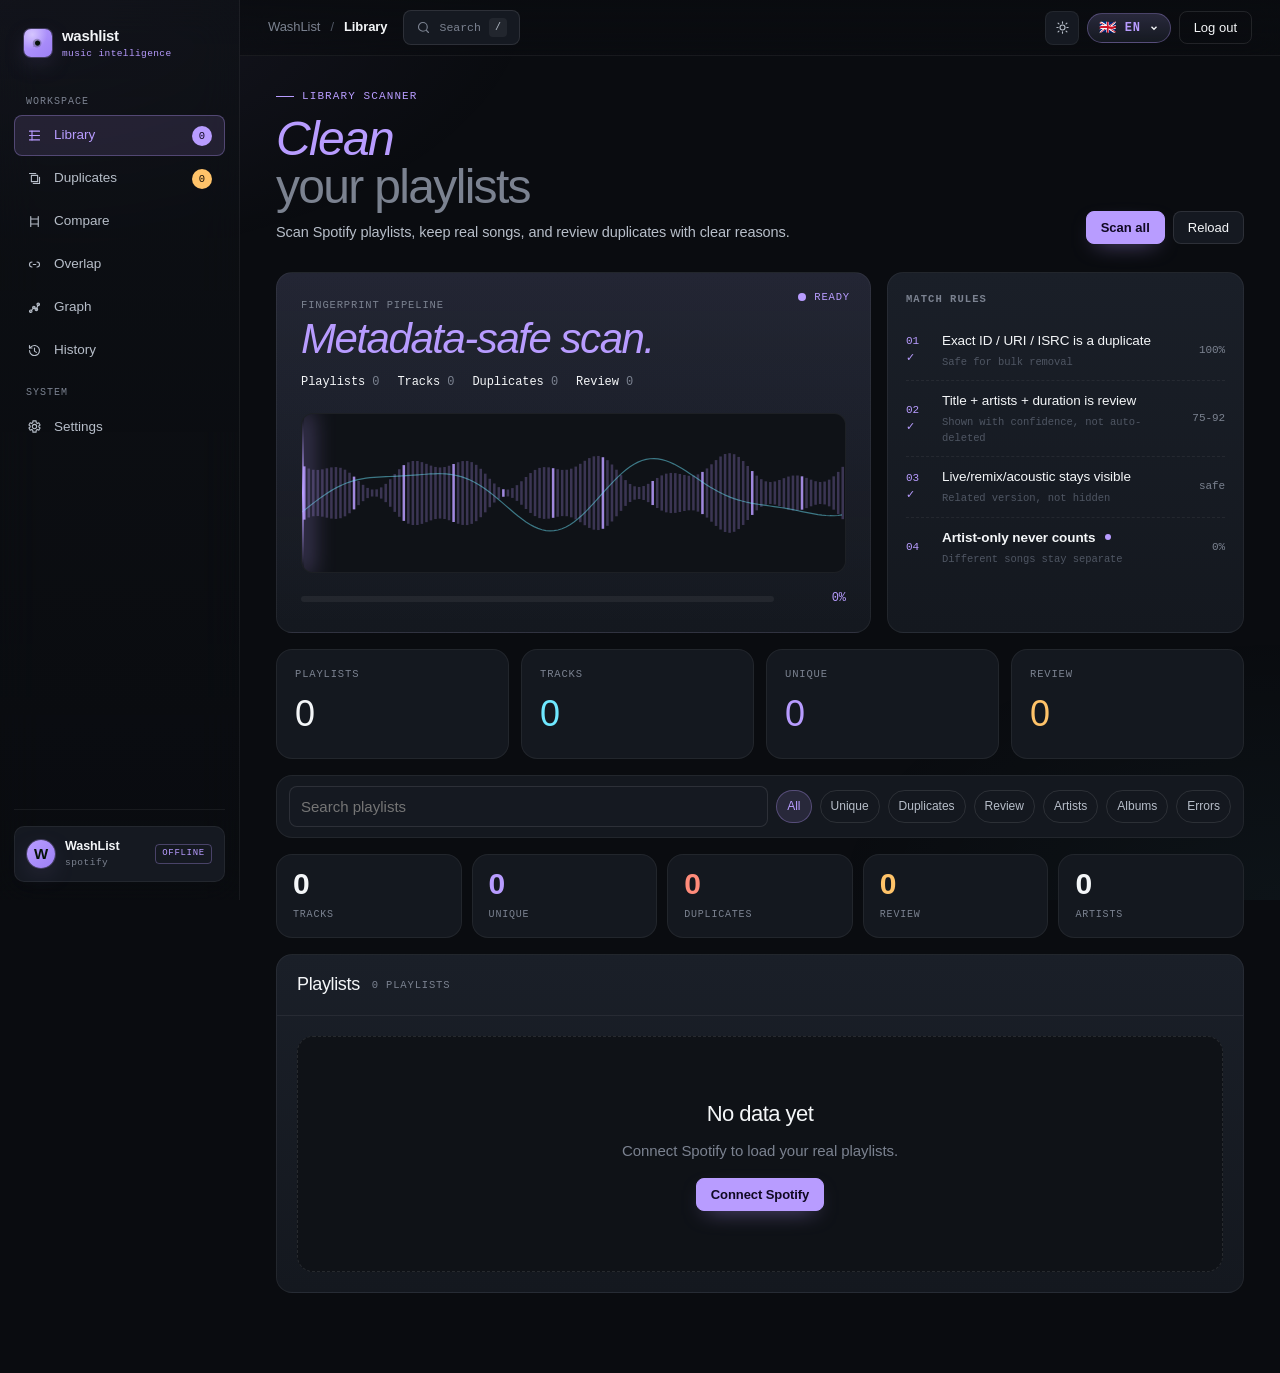
==== commit e6d04df9: "Harden app security and QA flows" ====
--- a/app.html
+++ b/app.html
@@ -5,6 +5,9 @@
 <meta name="viewport" content="width=device-width, initial-scale=1.0, viewport-fit=cover">
 <title>WashList — Music intelligence app</title>
 <meta name="description" content="Scan Spotify playlists, detect real duplicates, review versions and remove exact copies safely.">
+<meta name="robots" content="noindex,nofollow">
+<meta name="referrer" content="strict-origin-when-cross-origin">
+<meta http-equiv="Content-Security-Policy" content="default-src 'self'; base-uri 'self'; object-src 'none'; form-action 'none'; connect-src 'self' https://api.spotify.com; img-src 'self' https: data:; font-src 'self' https://fonts.gstatic.com; style-src 'self' 'unsafe-inline' https://fonts.googleapis.com; script-src 'self' 'unsafe-inline'; upgrade-insecure-requests">
 <link rel="preconnect" href="https://fonts.googleapis.com">
 <link rel="preconnect" href="https://fonts.gstatic.com" crossorigin>
 <link href="https://fonts.googleapis.com/css2?family=Inter+Tight:ital,wght@0,300..900;1,300..900&family=JetBrains+Mono:wght@400;500&display=swap" rel="stylesheet">
--- a/styles/live.css
+++ b/styles/live.css
@@ -85,6 +85,26 @@
 
 .btn-app.primary:hover {
   box-shadow: 0 12px 28px -12px rgba(var(--accent-rgb), .66);
+}
+
+.btn-app:disabled,
+.chip:disabled,
+.toggle:disabled {
+  opacity: .56;
+  cursor: not-allowed;
+  transform: none !important;
+  box-shadow: none !important;
+}
+
+.btn-app:disabled:hover,
+.chip:disabled:hover {
+  background: var(--bg-2);
+  border-color: var(--line-2);
+}
+
+.btn-app.primary:disabled:hover {
+  background: var(--mint);
+  border-color: var(--mint);
 }
 
 .scan-bigboard {
@@ -715,6 +735,10 @@
   .counter-row {
     grid-template-columns: repeat(2, 1fr);
   }
+
+  .hist-row.live {
+    grid-template-columns: 1fr;
+  }
 }
 
 @media (max-width: 700px) {
@@ -730,6 +754,12 @@
     justify-content: flex-start;
   }
 
+  .topbar-cmd {
+    order: 3;
+    width: 100%;
+    justify-content: space-between;
+  }
+
   .view {
     padding: 24px 16px 64px;
   }
@@ -764,4 +794,49 @@
   .search-input {
     min-width: 100%;
   }
-}
+
+  .btn-app,
+  .chip,
+  .select,
+  .input {
+    min-height: 42px;
+  }
+
+  .cluster-track.live {
+    align-items: flex-start;
+    flex-wrap: wrap;
+  }
+
+  .cluster-track .track-actions {
+    width: 100%;
+    justify-content: flex-start;
+    padding-left: 62px;
+  }
+
+  .cluster-actions {
+    align-items: stretch;
+  }
+
+  .cluster-actions .btn-app {
+    justify-content: center;
+  }
+}
+
+@media (max-width: 460px) {
+  .side {
+    padding: 14px 10px;
+  }
+
+  .side-nav {
+    grid-template-columns: 1fr;
+  }
+
+  .topbar-actions .btn-app {
+    flex: 1;
+    justify-content: center;
+  }
+
+  .cluster-track .track-actions {
+    padding-left: 0;
+  }
+}
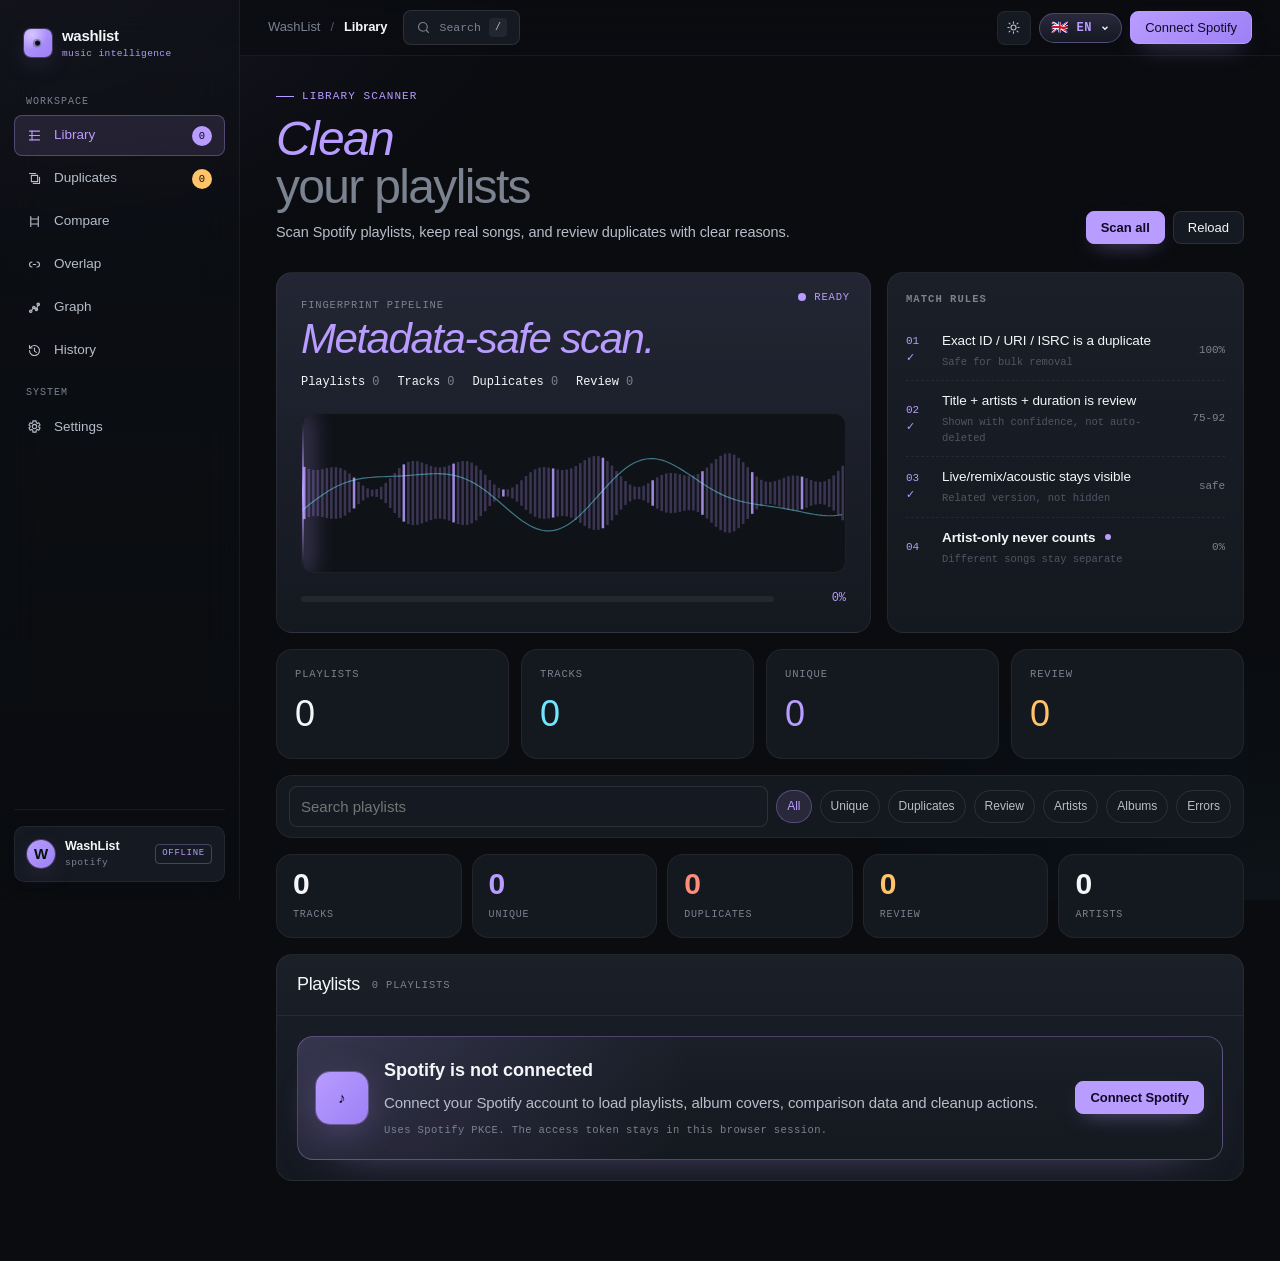
==== commit 5b9672b2: "Fix Spotify auth gate and compare artwork" ====
--- a/app.html
+++ b/app.html
@@ -11,9 +11,9 @@
 <link rel="preconnect" href="https://fonts.googleapis.com">
 <link rel="preconnect" href="https://fonts.gstatic.com" crossorigin>
 <link href="https://fonts.googleapis.com/css2?family=Inter+Tight:ital,wght@0,300..900;1,300..900&family=JetBrains+Mono:wght@400;500&display=swap" rel="stylesheet">
-<link rel="stylesheet" href="styles/tokens.css">
-<link rel="stylesheet" href="styles/app.css">
-<link rel="stylesheet" href="styles/live.css">
+<link rel="stylesheet" href="styles/tokens.css?v=20260526-auth-fix">
+<link rel="stylesheet" href="styles/app.css?v=20260526-auth-fix">
+<link rel="stylesheet" href="styles/live.css?v=20260526-auth-fix">
 </head>
 <body>
 <canvas class="bg-canvas" id="bg-canvas" aria-hidden="true"></canvas>
@@ -318,7 +318,7 @@
 
 <div class="toast-stack" id="toasts"></div>
 
-<script src="js/waveform-bg.js"></script>
-<script src="js/washlist-app.js"></script>
+<script src="js/waveform-bg.js?v=20260526-auth-fix"></script>
+<script src="js/washlist-app.js?v=20260526-auth-fix"></script>
 </body>
 </html>
--- a/styles/app.css
+++ b/styles/app.css
@@ -428,6 +428,28 @@
   background: var(--bg-1); border: 1px solid var(--line);
 }
 .track-row .tk { font-family: var(--f-mono); font-size: 10px; color: var(--ink-3); width: 24px; }
+.track-art {
+  width: 34px;
+  height: 34px;
+  border-radius: 7px;
+  flex: 0 0 34px;
+  display: grid;
+  place-items: center;
+  overflow: hidden;
+  color: var(--accent-ink);
+  background: linear-gradient(135deg, var(--mint), var(--cyan));
+  box-shadow: 0 0 0 1px rgba(var(--accent-rgb), .22), 0 8px 18px -12px rgba(var(--accent-rgb), .64);
+}
+.track-art img {
+  width: 100%;
+  height: 100%;
+  object-fit: cover;
+  display: block;
+}
+.track-art.fallback {
+  font-weight: 800;
+  font-size: 14px;
+}
 .track-row .name { flex: 1; min-width: 0; white-space: nowrap; overflow: hidden; text-overflow: ellipsis; }
 .track-row .name b { color: var(--ink); font-weight: 600; }
 .track-row .dur { font-family: var(--f-mono); font-size: 10.5px; color: var(--ink-3); }
--- a/styles/live.css
+++ b/styles/live.css
@@ -87,6 +87,13 @@
   box-shadow: 0 12px 28px -12px rgba(var(--accent-rgb), .66);
 }
 
+body.signed-out #logoutBtn {
+  color: var(--accent-ink);
+  border-color: var(--mint);
+  background: linear-gradient(135deg, var(--mint), var(--mint-2));
+  box-shadow: 0 10px 26px -12px rgba(var(--accent-rgb), .62);
+}
+
 .btn-app:disabled,
 .chip:disabled,
 .toggle:disabled {
@@ -238,6 +245,56 @@
 .playlist-list {
   display: grid;
   gap: 10px;
+}
+
+.auth-gate {
+  display: grid;
+  grid-template-columns: 52px minmax(0, 1fr) auto;
+  align-items: center;
+  gap: 16px;
+  width: 100%;
+  min-height: 124px;
+  padding: 18px;
+  border: 1px solid var(--mint-brd);
+  border-radius: var(--r-lg);
+  background:
+    radial-gradient(circle at 0% 0%, rgba(var(--accent-rgb), .18), transparent 42%),
+    linear-gradient(180deg, var(--surface-raised), var(--surface));
+  box-shadow: 0 18px 50px -38px rgba(var(--accent-rgb), .72);
+}
+
+.auth-gate-mark {
+  width: 52px;
+  height: 52px;
+  border-radius: 14px;
+  display: grid;
+  place-items: center;
+  color: var(--accent-ink);
+  font-weight: 800;
+  background: linear-gradient(135deg, var(--mint), var(--mint-2));
+  box-shadow: var(--mint-glow);
+}
+
+.auth-gate-copy h3 {
+  margin: 0;
+  color: var(--ink);
+  font-size: 18px;
+  letter-spacing: 0;
+}
+
+.auth-gate-copy p {
+  max-width: 720px;
+  margin: 6px 0 0;
+  color: var(--ink-2);
+}
+
+.auth-gate-copy small {
+  display: block;
+  margin-top: 8px;
+  color: var(--ink-3);
+  font-family: var(--f-mono);
+  font-size: 10.5px;
+  letter-spacing: .04em;
 }
 
 .playlist-row {
@@ -807,6 +864,15 @@
     flex-wrap: wrap;
   }
 
+  .auth-gate {
+    grid-template-columns: 1fr;
+    align-items: start;
+  }
+
+  .auth-gate .btn-app {
+    justify-content: center;
+  }
+
   .cluster-track .track-actions {
     width: 100%;
     justify-content: flex-start;
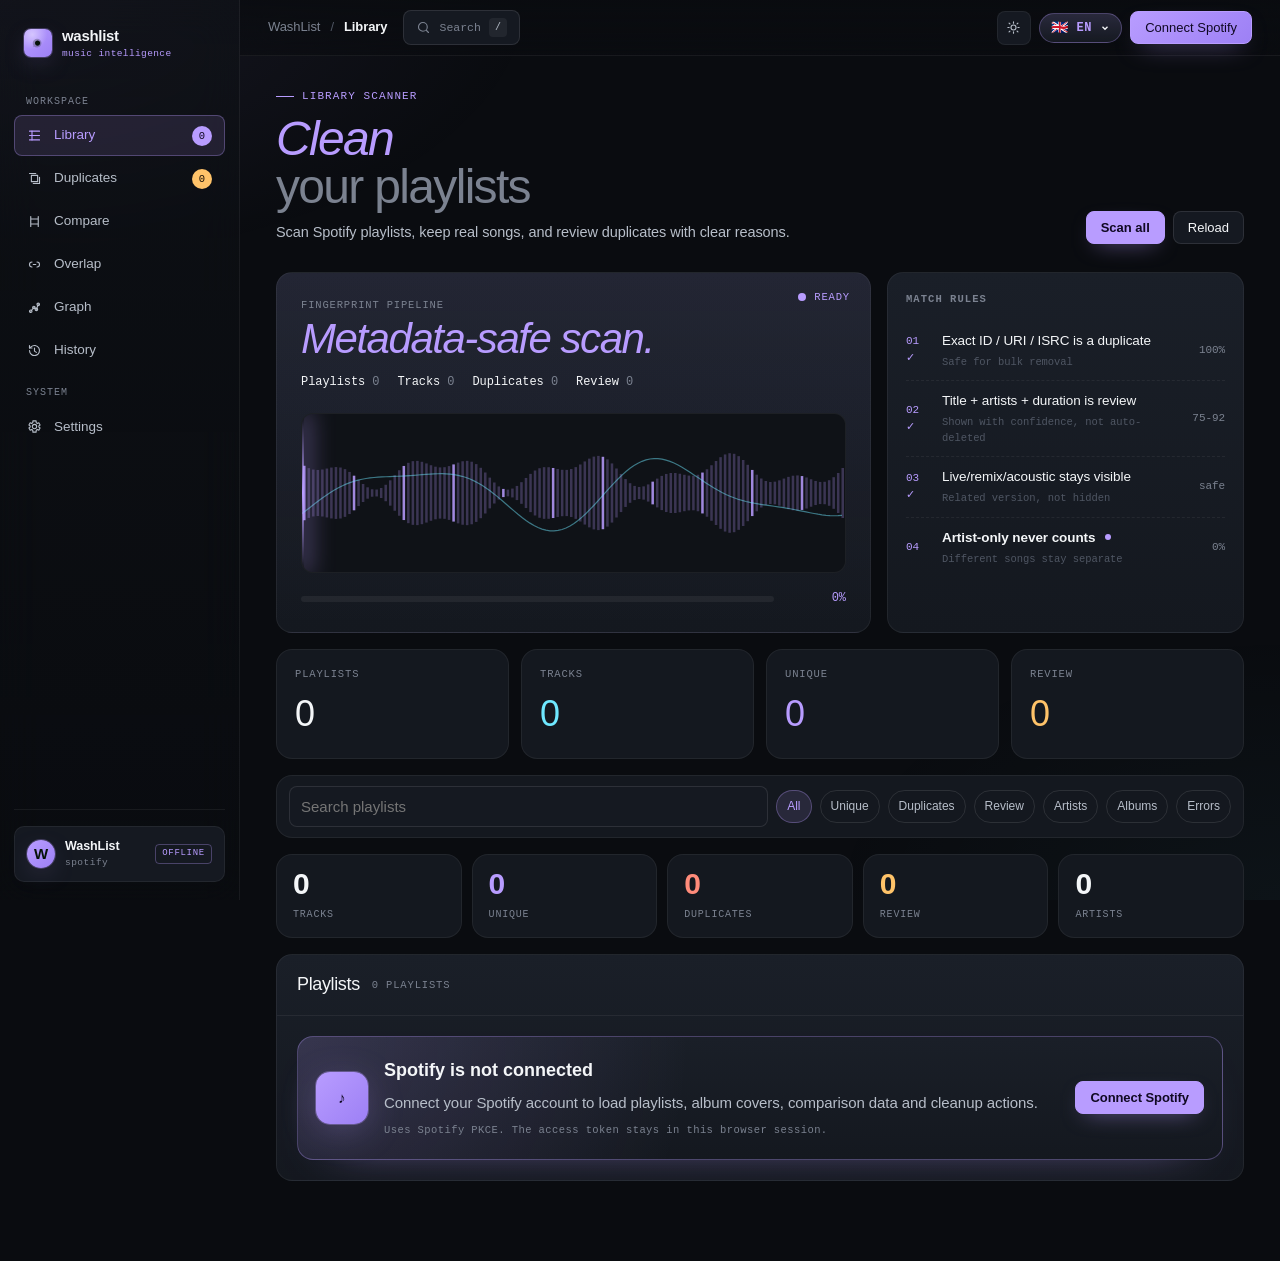
==== commit bd294b9a: "Sync docs and QA with current auth flow" ====
--- a/app.html
+++ b/app.html
@@ -11,9 +11,9 @@
 <link rel="preconnect" href="https://fonts.googleapis.com">
 <link rel="preconnect" href="https://fonts.gstatic.com" crossorigin>
 <link href="https://fonts.googleapis.com/css2?family=Inter+Tight:ital,wght@0,300..900;1,300..900&family=JetBrains+Mono:wght@400;500&display=swap" rel="stylesheet">
-<link rel="stylesheet" href="styles/tokens.css?v=20260526-auth-fix">
-<link rel="stylesheet" href="styles/app.css?v=20260526-auth-fix">
-<link rel="stylesheet" href="styles/live.css?v=20260526-auth-fix">
+<link rel="stylesheet" href="styles/tokens.css?v=20260526-status-sync">
+<link rel="stylesheet" href="styles/app.css?v=20260526-status-sync">
+<link rel="stylesheet" href="styles/live.css?v=20260526-status-sync">
 </head>
 <body>
 <canvas class="bg-canvas" id="bg-canvas" aria-hidden="true"></canvas>
@@ -318,7 +318,7 @@
 
 <div class="toast-stack" id="toasts"></div>
 
-<script src="js/waveform-bg.js?v=20260526-auth-fix"></script>
-<script src="js/washlist-app.js?v=20260526-auth-fix"></script>
+<script src="js/waveform-bg.js?v=20260526-status-sync"></script>
+<script src="js/washlist-app.js?v=20260526-status-sync"></script>
 </body>
 </html>
--- a/styles/live.css
+++ b/styles/live.css
@@ -295,6 +295,20 @@
   font-family: var(--f-mono);
   font-size: 10.5px;
   letter-spacing: .04em;
+}
+
+.compare-col .auth-gate {
+  grid-template-columns: 1fr;
+  align-items: start;
+}
+
+.compare-col .auth-gate .btn-app {
+  width: 100%;
+  justify-content: center;
+}
+
+.compare-col .auth-gate-copy p {
+  max-width: none;
 }
 
 .playlist-row {
@@ -846,10 +860,18 @@
 
   .filter-bar {
     align-items: stretch;
+    overflow: hidden;
   }
 
   .search-input {
     min-width: 100%;
+  }
+
+  .filter-bar .select,
+  .filter-bar .btn-app {
+    flex: 1 1 100%;
+    width: 100%;
+    min-width: 0;
   }
 
   .btn-app,
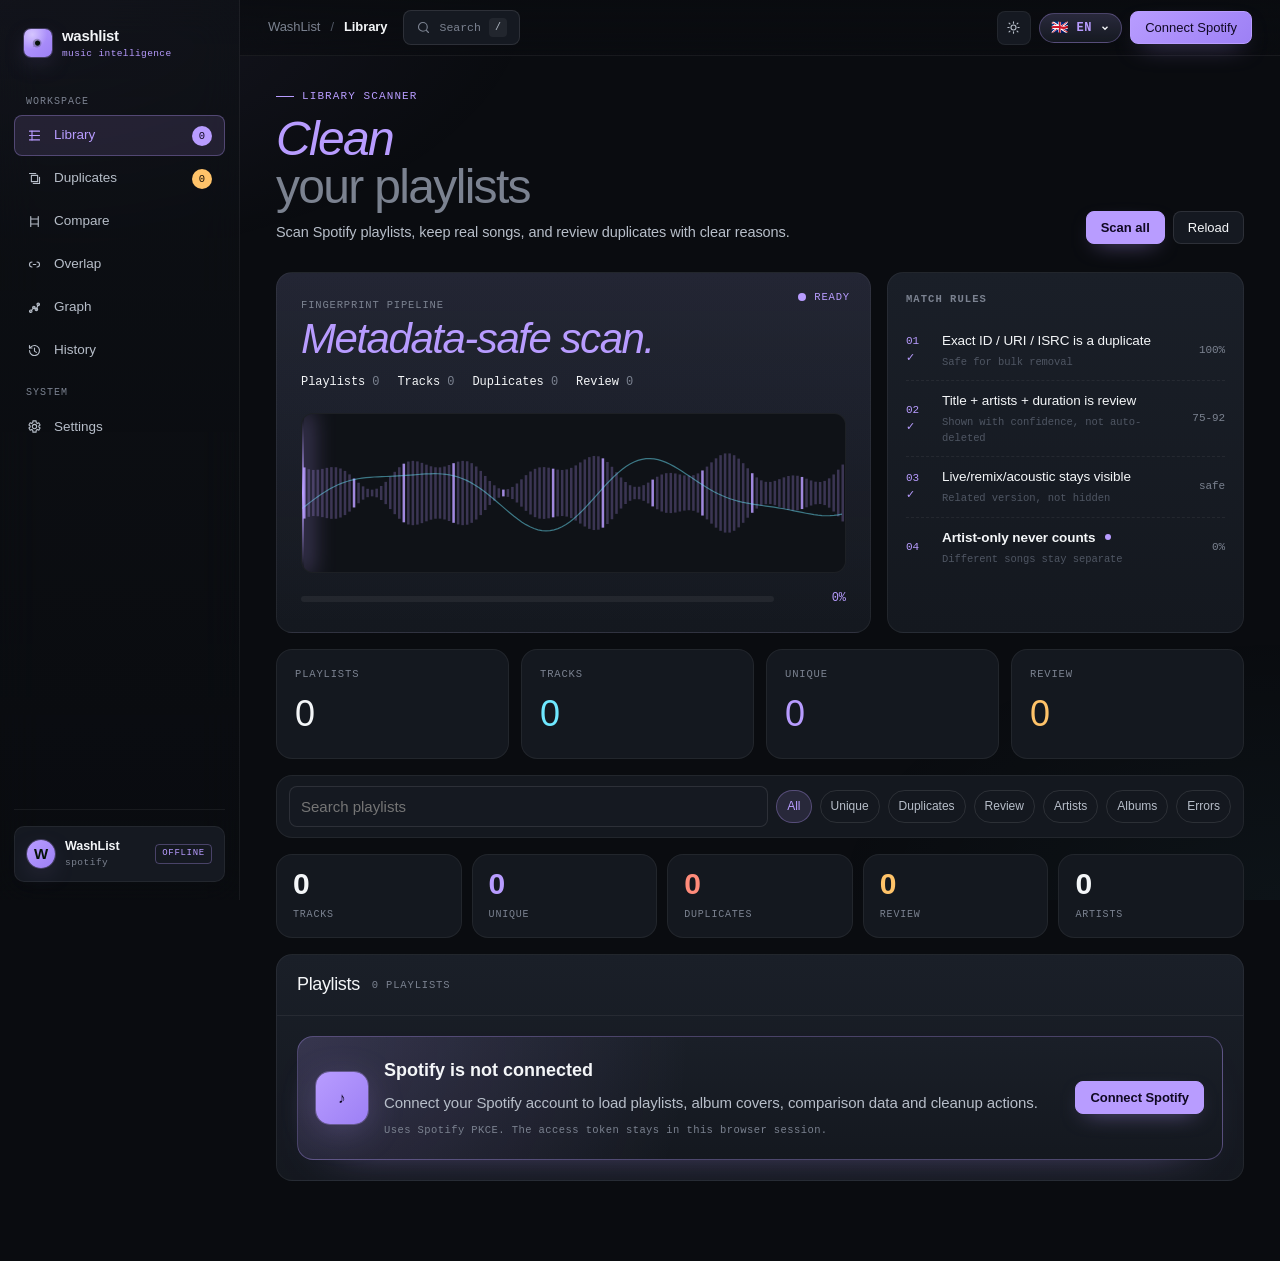
==== commit c7a9c996: "Fix Spotify redirect and auth error states" ====
--- a/app.html
+++ b/app.html
@@ -11,9 +11,9 @@
 <link rel="preconnect" href="https://fonts.googleapis.com">
 <link rel="preconnect" href="https://fonts.gstatic.com" crossorigin>
 <link href="https://fonts.googleapis.com/css2?family=Inter+Tight:ital,wght@0,300..900;1,300..900&family=JetBrains+Mono:wght@400;500&display=swap" rel="stylesheet">
-<link rel="stylesheet" href="styles/tokens.css?v=20260526-status-sync">
-<link rel="stylesheet" href="styles/app.css?v=20260526-status-sync">
-<link rel="stylesheet" href="styles/live.css?v=20260526-status-sync">
+<link rel="stylesheet" href="styles/tokens.css?v=20260526-oauth-state">
+<link rel="stylesheet" href="styles/app.css?v=20260526-oauth-state">
+<link rel="stylesheet" href="styles/live.css?v=20260526-oauth-state">
 </head>
 <body>
 <canvas class="bg-canvas" id="bg-canvas" aria-hidden="true"></canvas>
@@ -318,7 +318,7 @@
 
 <div class="toast-stack" id="toasts"></div>
 
-<script src="js/waveform-bg.js?v=20260526-status-sync"></script>
-<script src="js/washlist-app.js?v=20260526-status-sync"></script>
+<script src="js/waveform-bg.js?v=20260526-oauth-state"></script>
+<script src="js/washlist-app.js?v=20260526-oauth-state"></script>
 </body>
 </html>
--- a/styles/live.css
+++ b/styles/live.css
@@ -297,6 +297,14 @@
   letter-spacing: .04em;
 }
 
+.auth-gate-actions {
+  display: flex;
+  align-items: center;
+  justify-content: flex-end;
+  gap: 8px;
+  flex-wrap: wrap;
+}
+
 .compare-col .auth-gate {
   grid-template-columns: 1fr;
   align-items: start;
@@ -305,6 +313,11 @@
 .compare-col .auth-gate .btn-app {
   width: 100%;
   justify-content: center;
+}
+
+.compare-col .auth-gate-actions {
+  width: 100%;
+  justify-content: stretch;
 }
 
 .compare-col .auth-gate-copy p {
@@ -652,111 +665,6 @@
   background: var(--mint);
 }
 
-.workspace-transition {
-  position: fixed;
-  inset: 0;
-  z-index: 480;
-  display: grid;
-  place-items: center;
-  pointer-events: none;
-  opacity: 0;
-  background:
-    radial-gradient(circle at 50% 48%, rgba(var(--accent-rgb), .24), transparent 34%),
-    rgba(10, 12, 16, .74);
-  backdrop-filter: blur(18px);
-}
-
-.workspace-transition-card {
-  display: flex;
-  align-items: center;
-  gap: 14px;
-  padding: 14px 18px;
-  border: 1px solid var(--mint-brd);
-  border-radius: 16px;
-  background: rgba(20, 24, 31, .78);
-  color: var(--ink);
-  box-shadow: var(--mint-glow), var(--shadow-3);
-}
-
-.workspace-transition-mark {
-  width: 36px;
-  height: 36px;
-  border-radius: 11px;
-  display: grid;
-  place-items: center;
-  color: var(--accent-ink);
-  background: linear-gradient(135deg, var(--mint), var(--mint-2));
-  box-shadow: 0 0 34px rgba(var(--accent-rgb), .44);
-}
-
-.workspace-transition-copy {
-  display: grid;
-  gap: 2px;
-}
-
-.workspace-transition-copy b {
-  font-size: 14px;
-}
-
-.workspace-transition-copy span {
-  font-family: var(--f-mono);
-  font-size: 10px;
-  color: var(--ink-3);
-  letter-spacing: .10em;
-  text-transform: uppercase;
-}
-
-body.app-entering {
-  overflow: hidden;
-}
-
-body.app-entering .workspace-transition {
-  animation: workspaceOverlay 760ms var(--ease-out) forwards;
-}
-
-body.app-entering .workspace-transition-card {
-  animation: workspaceCard 680ms var(--ease-out) forwards;
-}
-
-body.app-entering .side {
-  animation: sideIn 720ms var(--ease-out) 120ms both;
-}
-
-body.app-entering .topbar {
-  animation: topbarIn 620ms var(--ease-out) 180ms both;
-}
-
-body.app-entering .view {
-  animation: workspaceIn 760ms var(--ease-out) 220ms both;
-}
-
-@keyframes workspaceOverlay {
-  0% { opacity: 1; }
-  58% { opacity: .86; }
-  100% { opacity: 0; visibility: hidden; }
-}
-
-@keyframes workspaceCard {
-  0% { opacity: 1; transform: scale(.98) translateY(10px); filter: blur(4px); }
-  46% { opacity: 1; transform: scale(1) translateY(0); filter: blur(0); }
-  100% { opacity: 0; transform: scale(1.03) translateY(-10px); filter: blur(8px); }
-}
-
-@keyframes workspaceIn {
-  from { opacity: 0; transform: translateY(18px) scale(.985); filter: blur(10px); }
-  to { opacity: 1; transform: translateY(0) scale(1); filter: blur(0); }
-}
-
-@keyframes sideIn {
-  from { opacity: 0; transform: translateX(-18px); filter: blur(10px); }
-  to { opacity: 1; transform: translateX(0); filter: blur(0); }
-}
-
-@keyframes topbarIn {
-  from { opacity: 0; transform: translateY(-12px); filter: blur(8px); }
-  to { opacity: 1; transform: translateY(0); filter: blur(0); }
-}
-
 @keyframes rowIn {
   from {
     opacity: 0;
@@ -895,6 +803,14 @@
     justify-content: center;
   }
 
+  .auth-gate-actions {
+    justify-content: stretch;
+  }
+
+  .auth-gate-actions .btn-app {
+    flex: 1 1 100%;
+  }
+
   .cluster-track .track-actions {
     width: 100%;
     justify-content: flex-start;
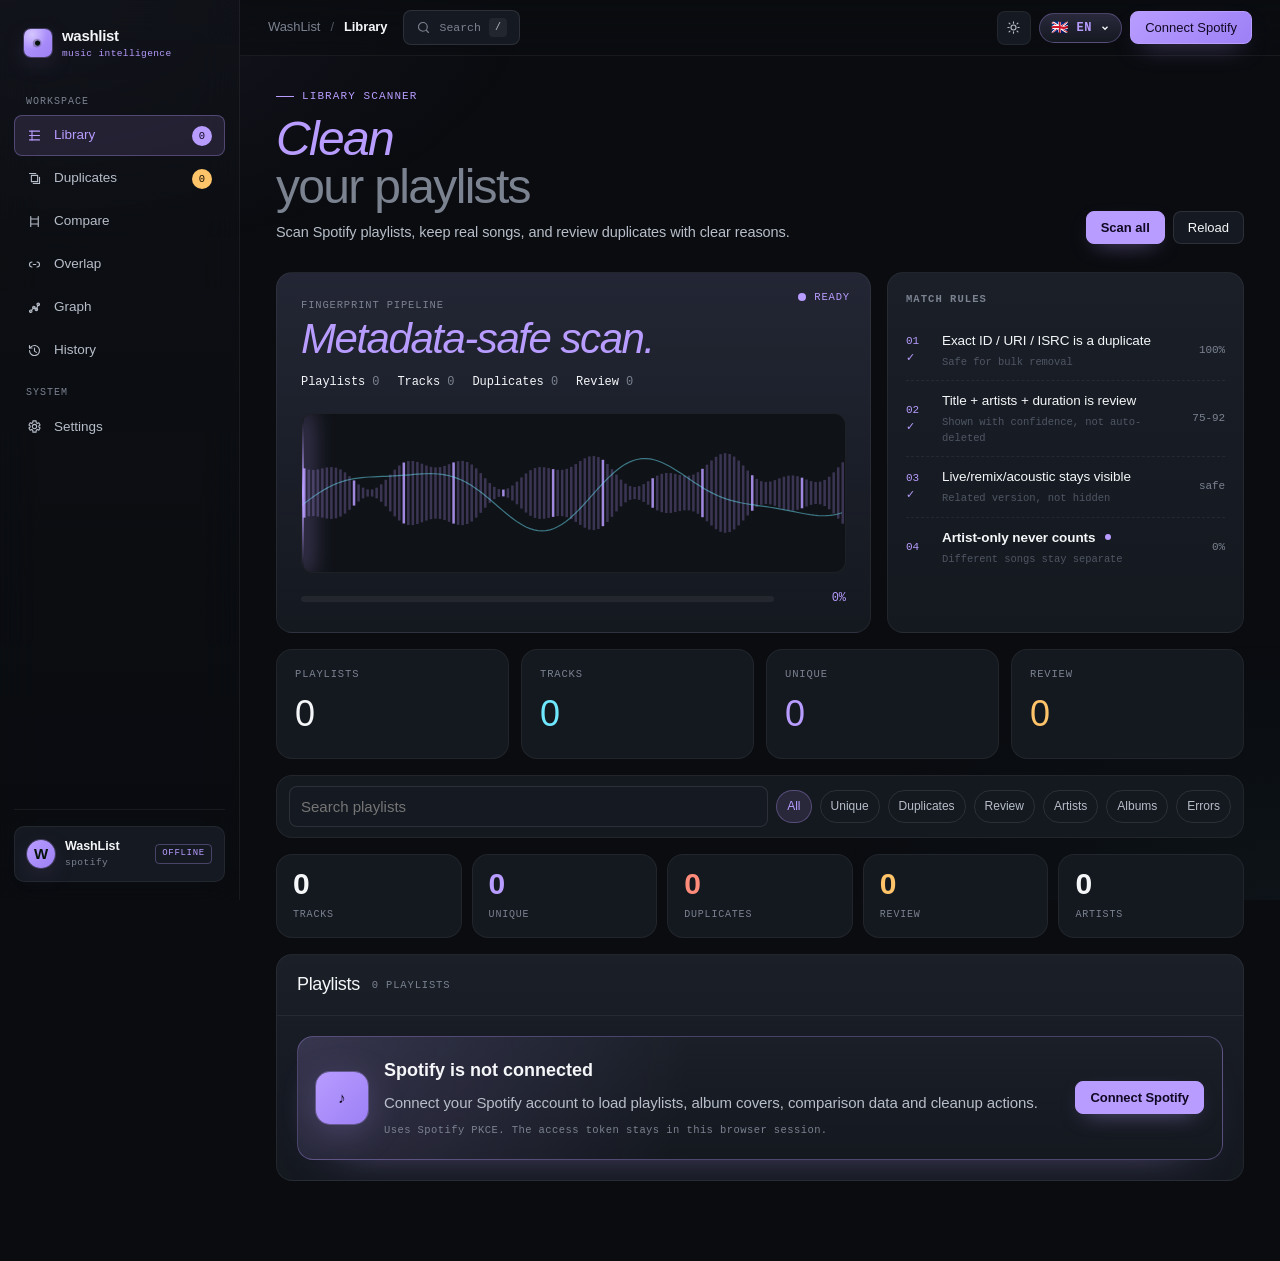
==== commit ac1dfd79: "Fix duplicate removal handling" ====
--- a/app.html
+++ b/app.html
@@ -11,9 +11,9 @@
 <link rel="preconnect" href="https://fonts.googleapis.com">
 <link rel="preconnect" href="https://fonts.gstatic.com" crossorigin>
 <link href="https://fonts.googleapis.com/css2?family=Inter+Tight:ital,wght@0,300..900;1,300..900&family=JetBrains+Mono:wght@400;500&display=swap" rel="stylesheet">
-<link rel="stylesheet" href="styles/tokens.css?v=20260526-oauth-state">
-<link rel="stylesheet" href="styles/app.css?v=20260526-oauth-state">
-<link rel="stylesheet" href="styles/live.css?v=20260526-oauth-state">
+<link rel="stylesheet" href="styles/tokens.css?v=20260526-delete-fix">
+<link rel="stylesheet" href="styles/app.css?v=20260526-delete-fix">
+<link rel="stylesheet" href="styles/live.css?v=20260526-delete-fix">
 </head>
 <body>
 <canvas class="bg-canvas" id="bg-canvas" aria-hidden="true"></canvas>
@@ -318,7 +318,7 @@
 
 <div class="toast-stack" id="toasts"></div>
 
-<script src="js/waveform-bg.js?v=20260526-oauth-state"></script>
-<script src="js/washlist-app.js?v=20260526-oauth-state"></script>
+<script src="js/waveform-bg.js?v=20260526-delete-fix"></script>
+<script src="js/washlist-app.js?v=20260526-delete-fix"></script>
 </body>
 </html>
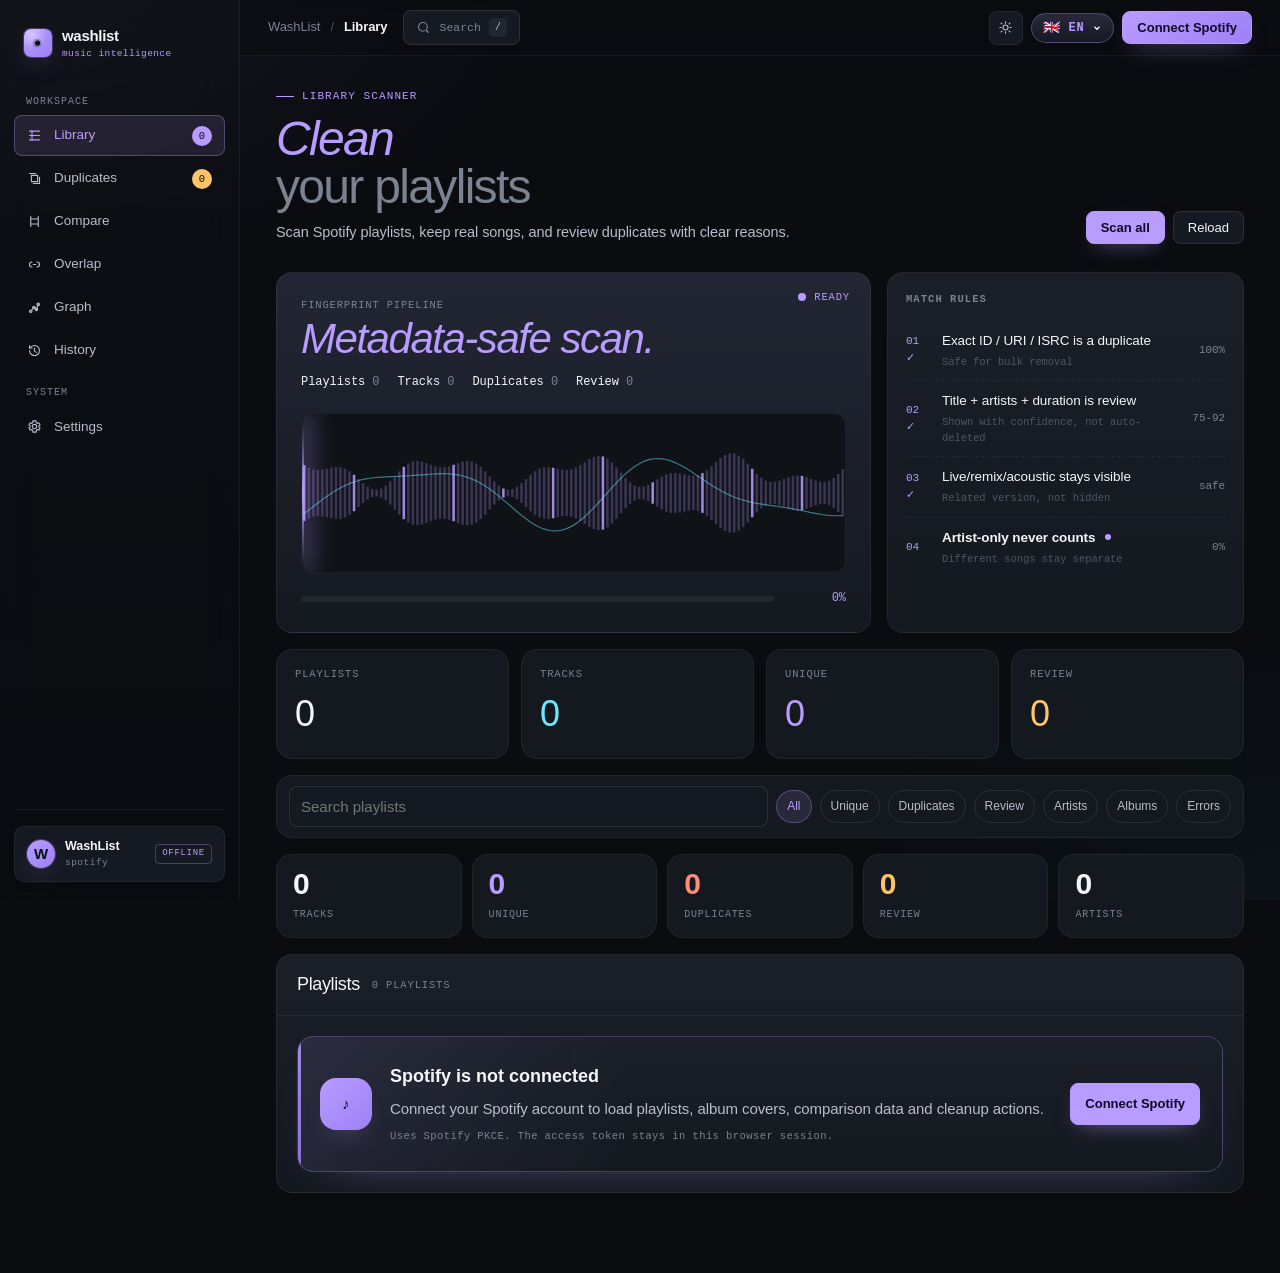
==== commit 4e00ebf4: "Fix app auth flow and signed-out UX" ====
--- a/app.html
+++ b/app.html
@@ -11,9 +11,9 @@
 <link rel="preconnect" href="https://fonts.googleapis.com">
 <link rel="preconnect" href="https://fonts.gstatic.com" crossorigin>
 <link href="https://fonts.googleapis.com/css2?family=Inter+Tight:ital,wght@0,300..900;1,300..900&family=JetBrains+Mono:wght@400;500&display=swap" rel="stylesheet">
-<link rel="stylesheet" href="styles/tokens.css?v=20260526-delete-fix">
-<link rel="stylesheet" href="styles/app.css?v=20260526-delete-fix">
-<link rel="stylesheet" href="styles/live.css?v=20260526-delete-fix">
+<link rel="stylesheet" href="styles/tokens.css?v=20260526-auth-direct">
+<link rel="stylesheet" href="styles/app.css?v=20260526-auth-direct">
+<link rel="stylesheet" href="styles/live.css?v=20260526-auth-direct">
 </head>
 <body>
 <canvas class="bg-canvas" id="bg-canvas" aria-hidden="true"></canvas>
@@ -103,7 +103,7 @@
             <svg width="10" height="10" viewBox="0 0 12 12" fill="none" stroke="currentColor" stroke-width="1.6"><path d="M3 4.5l3 3 3-3"/></svg>
           </button>
         </div>
-        <button class="btn-app ghost" type="button" id="logoutBtn" data-i18n="top.logout">Log out</button>
+        <button class="btn-app primary" type="button" id="logoutBtn" data-i18n="auth.connect" data-auth-action="connect">Connect Spotify</button>
       </div>
     </header>
 
@@ -318,7 +318,7 @@
 
 <div class="toast-stack" id="toasts"></div>
 
-<script src="js/waveform-bg.js?v=20260526-delete-fix"></script>
-<script src="js/washlist-app.js?v=20260526-delete-fix"></script>
+<script src="js/waveform-bg.js?v=20260526-auth-direct"></script>
+<script src="js/washlist-app.js?v=20260526-auth-direct"></script>
 </body>
 </html>
--- a/styles/live.css
+++ b/styles/live.css
@@ -248,31 +248,42 @@
 }
 
 .auth-gate {
+  position: relative;
+  overflow: hidden;
   display: grid;
   grid-template-columns: 52px minmax(0, 1fr) auto;
   align-items: center;
-  gap: 16px;
+  gap: 18px;
   width: 100%;
-  min-height: 124px;
-  padding: 18px;
-  border: 1px solid var(--mint-brd);
+  min-height: 136px;
+  padding: 22px;
+  border: 1px solid rgba(var(--accent-rgb), .26);
   border-radius: var(--r-lg);
   background:
-    radial-gradient(circle at 0% 0%, rgba(var(--accent-rgb), .18), transparent 42%),
+    linear-gradient(90deg, rgba(var(--accent-rgb), .10), transparent 36%),
     linear-gradient(180deg, var(--surface-raised), var(--surface));
-  box-shadow: 0 18px 50px -38px rgba(var(--accent-rgb), .72);
+  box-shadow: 0 18px 46px -34px rgba(var(--accent-rgb), .58);
+}
+
+.auth-gate::before {
+  content: '';
+  position: absolute;
+  inset: 0 auto 0 0;
+  width: 3px;
+  background: linear-gradient(180deg, var(--mint), var(--mint-2));
+  opacity: .84;
 }
 
 .auth-gate-mark {
   width: 52px;
   height: 52px;
-  border-radius: 14px;
+  border-radius: 16px;
   display: grid;
   place-items: center;
   color: var(--accent-ink);
   font-weight: 800;
   background: linear-gradient(135deg, var(--mint), var(--mint-2));
-  box-shadow: var(--mint-glow);
+  box-shadow: 0 14px 28px -18px rgba(var(--accent-rgb), .78);
 }
 
 .auth-gate-copy h3 {
@@ -295,6 +306,11 @@
   font-family: var(--f-mono);
   font-size: 10.5px;
   letter-spacing: .04em;
+}
+
+.auth-gate > .btn-app,
+.auth-gate-actions .btn-app {
+  min-height: 42px;
 }
 
 .auth-gate-actions {
